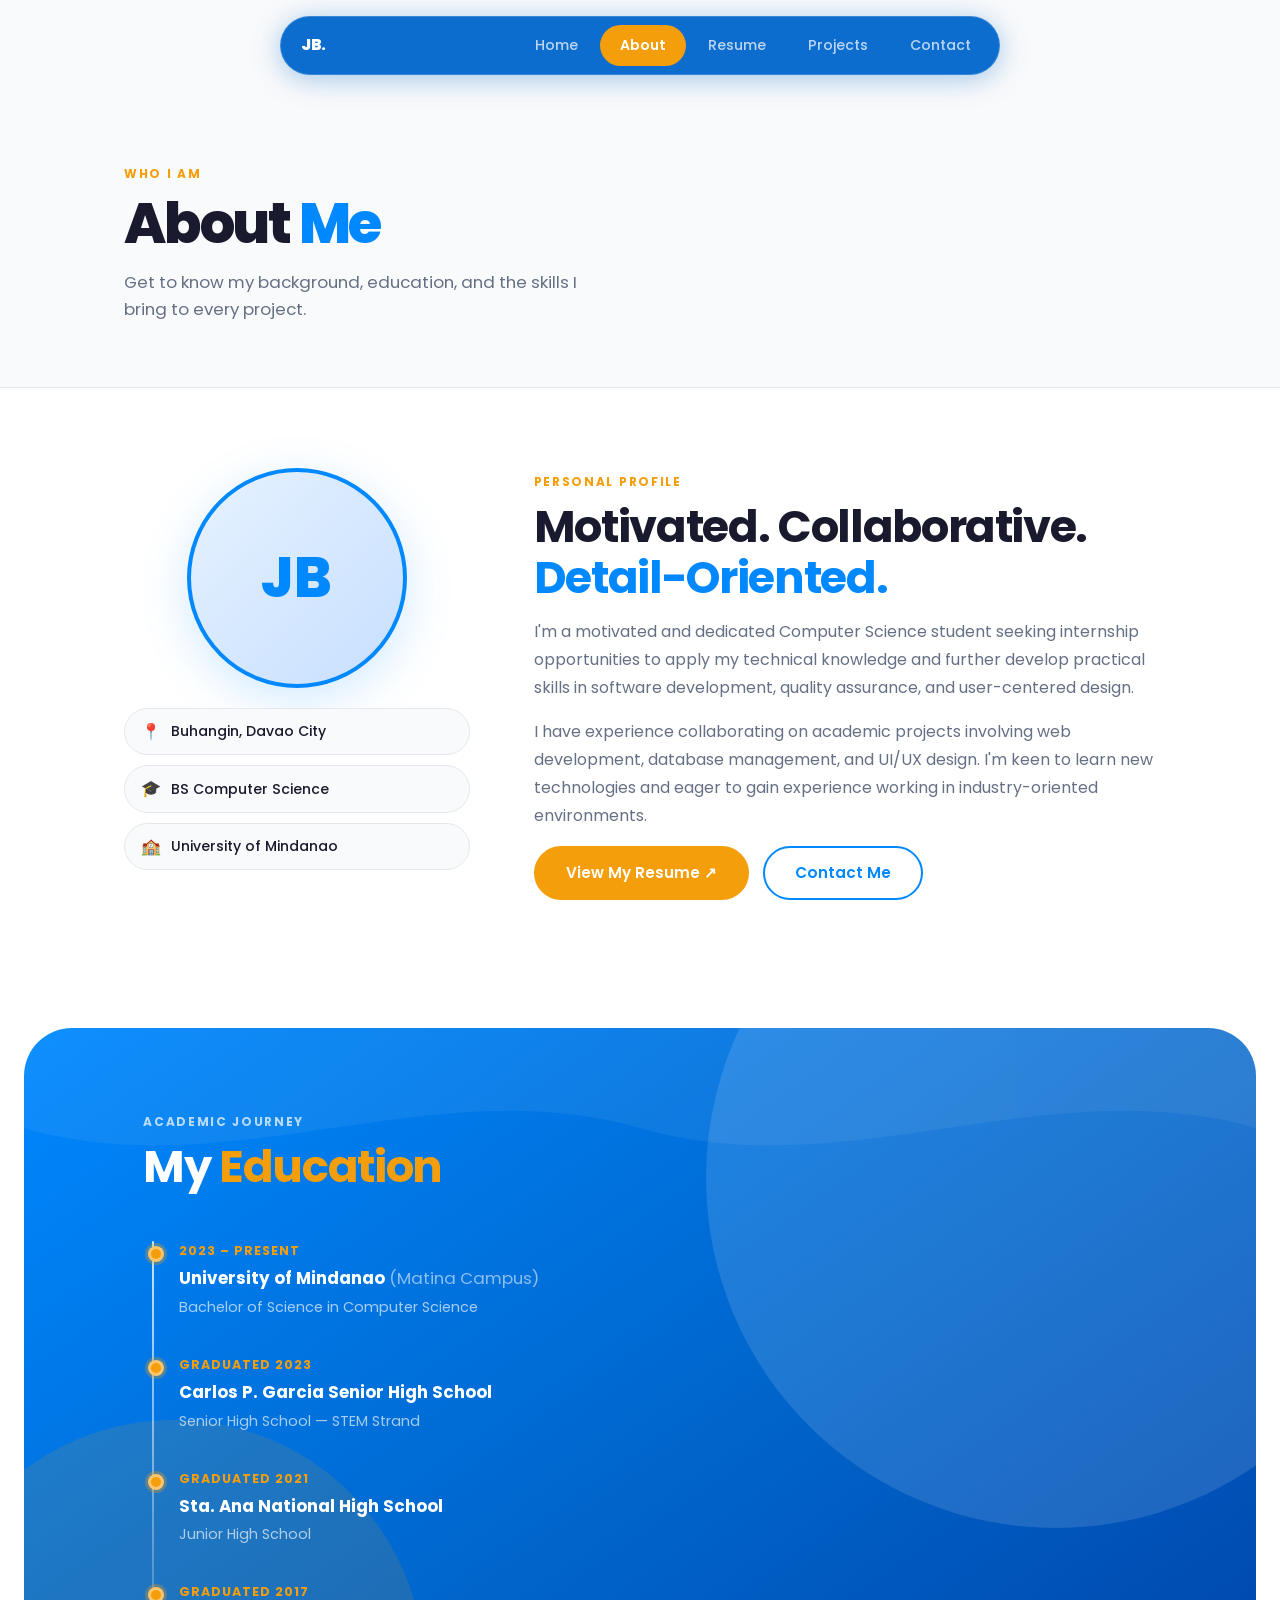
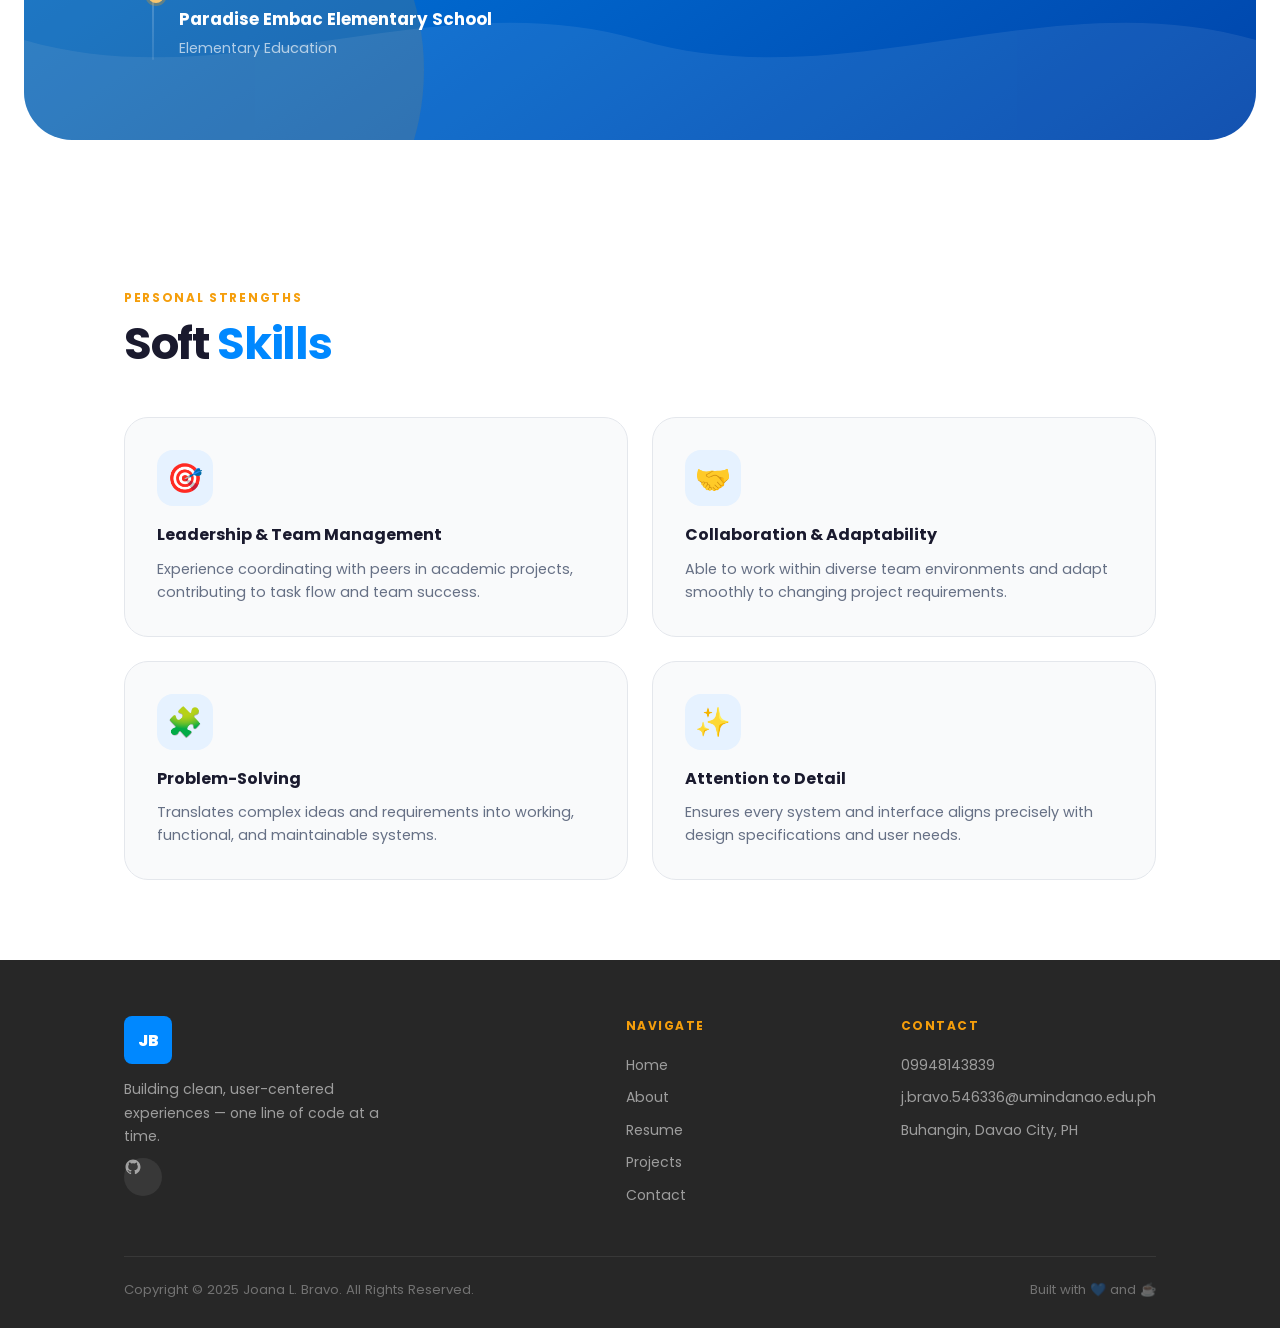
==== about.html @ aaa13fa4 "Add files via upload" ====
<!DOCTYPE html>
<html lang="en">
<head>
  <meta charset="UTF-8" />
  <meta name="viewport" content="width=device-width, initial-scale=1.0" />
  <title>About — Joana L. Bravo</title>
  <link rel="stylesheet" href="style.css" />
  <link rel="stylesheet" href="inner.css" />
</head>
<body>

  <header class="nav-wrapper">
    <nav class="nav-pill" role="navigation">
      <span class="nav-logo">JB.</span>
      <div class="nav-links">
        <a href="index.html"    class="nav-link page-link">Home</a>
        <a href="about.html"    class="nav-link active">About</a>
        <a href="resume.html"   class="nav-link page-link">Resume</a>
        <a href="projects.html" class="nav-link page-link">Projects</a>
        <a href="contact.html"  class="nav-link page-link">Contact</a>
      </div>
    </nav>
  </header>

  <div class="page-wrapper">
  <main>

    <!-- Page Hero -->
    <section class="inner-hero">
      <div class="container">
        <span class="section-label reveal">Who I Am</span>
        <h1 class="inner-hero-title reveal">About <span class="accent-blue">Me</span></h1>
        <p class="inner-hero-sub reveal">Get to know my background, education, and the skills I bring to every project.</p>
      </div>
    </section>

    <!-- Profile + Photo -->
    <section class="about-profile-section">
      <div class="container about-grid">
        <div class="about-photo-col reveal-left">
          <div class="about-avatar">
            <span>JB</span>
          </div>
          <div class="about-info-pills">
            <div class="info-pill"><span class="pill-icon">📍</span> Buhangin, Davao City</div>
            <div class="info-pill"><span class="pill-icon">🎓</span> BS Computer Science</div>
            <div class="info-pill"><span class="pill-icon">🏫</span> University of Mindanao</div>
          </div>
        </div>
        <div class="about-text-col reveal-right">
          <span class="section-label">Personal Profile</span>
          <h2 class="section-title">Motivated. Collaborative.<br/><span class="accent-blue">Detail-Oriented.</span></h2>
          <p class="about-bio">
            I'm a motivated and dedicated Computer Science student seeking internship
            opportunities to apply my technical knowledge and further develop practical
            skills in software development, quality assurance, and user-centered design.
          </p>
          <p class="about-bio">
            I have experience collaborating on academic projects involving web development,
            database management, and UI/UX design. I'm keen to learn new technologies and
            eager to gain experience working in industry-oriented environments.
          </p>
          <div class="about-cta-row">
            <a href="resume.html" class="btn btn-primary page-link">View My Resume ↗</a>
            <a href="contact.html" class="btn btn-outline page-link">Contact Me</a>
          </div>
        </div>
      </div>
    </section>

    <!-- Education Timeline — blue wavy -->
    <section class="edu-section">
      <div class="wave-section">
        <svg class="wave-svg" viewBox="0 0 1440 180" preserveAspectRatio="none"><path d="M0,80 C240,140 480,20 720,80 C960,140 1200,20 1440,80 L1440,180 L0,180 Z" fill="white"/></svg>
        <svg class="wave-svg-top" viewBox="0 0 1440 180" preserveAspectRatio="none"><path d="M0,80 C240,140 480,20 720,80 C960,140 1200,20 1440,80 L1440,180 L0,180 Z" fill="white"/></svg>

        <div class="container" style="position:relative;z-index:2">
          <div class="reveal" style="margin-bottom:48px">
            <span class="section-label" style="color:rgba(255,255,255,.7)">Academic Journey</span>
            <h2 class="section-title" style="color:#fff">My <span class="accent">Education</span></h2>
          </div>

          <div class="timeline">
            <div class="timeline-item reveal">
              <div class="timeline-dot"></div>
              <div class="timeline-content">
                <span class="timeline-year">2023 – Present</span>
                <h3>University of Mindanao <span class="tl-sub">(Matina Campus)</span></h3>
                <p>Bachelor of Science in Computer Science</p>
              </div>
            </div>
            <div class="timeline-item reveal">
              <div class="timeline-dot"></div>
              <div class="timeline-content">
                <span class="timeline-year">Graduated 2023</span>
                <h3>Carlos P. Garcia Senior High School</h3>
                <p>Senior High School — STEM Strand</p>
              </div>
            </div>
            <div class="timeline-item reveal">
              <div class="timeline-dot"></div>
              <div class="timeline-content">
                <span class="timeline-year">Graduated 2021</span>
                <h3>Sta. Ana National High School</h3>
                <p>Junior High School</p>
              </div>
            </div>
            <div class="timeline-item reveal">
              <div class="timeline-dot"></div>
              <div class="timeline-content">
                <span class="timeline-year">Graduated 2017</span>
                <h3>Paradise Embac Elementary School</h3>
                <p>Elementary Education</p>
              </div>
            </div>
          </div>
        </div>
      </div>
    </section>

    <!-- Soft Skills -->
    <section class="soft-section">
      <div class="container">
        <div class="reveal" style="margin-bottom:48px">
          <span class="section-label">Personal Strengths</span>
          <h2 class="section-title">Soft <span class="accent-blue">Skills</span></h2>
        </div>
        <div class="soft-grid">
          <div class="soft-card reveal">
            <div class="soft-icon-wrap">🎯</div>
            <h3>Leadership & Team Management</h3>
            <p>Experience coordinating with peers in academic projects, contributing to task flow and team success.</p>
          </div>
          <div class="soft-card reveal">
            <div class="soft-icon-wrap">🤝</div>
            <h3>Collaboration & Adaptability</h3>
            <p>Able to work within diverse team environments and adapt smoothly to changing project requirements.</p>
          </div>
          <div class="soft-card reveal">
            <div class="soft-icon-wrap">🧩</div>
            <h3>Problem-Solving</h3>
            <p>Translates complex ideas and requirements into working, functional, and maintainable systems.</p>
          </div>
          <div class="soft-card reveal">
            <div class="soft-icon-wrap">✨</div>
            <h3>Attention to Detail</h3>
            <p>Ensures every system and interface aligns precisely with design specifications and user needs.</p>
          </div>
        </div>
      </div>
    </section>

  </main>

  <footer class="site-footer">
    <div class="footer-inner">
      <div class="footer-top">
        <div class="footer-col">
          <div class="footer-logo-mark">JB</div>
          <p class="footer-tagline">Building clean, user-centered experiences — one line of code at a time.</p>
          <div class="footer-socials">
            <a href="https://github.com/jnbrv" target="_blank" rel="noopener" aria-label="GitHub">
              <svg width="18" height="18" viewBox="0 0 24 24" fill="currentColor"><path d="M12 2C6.477 2 2 6.477 2 12c0 4.418 2.865 8.166 6.839 9.489.5.092.682-.217.682-.482 0-.237-.009-.868-.013-1.703-2.782.604-3.369-1.342-3.369-1.342-.454-1.154-1.11-1.462-1.11-1.462-.908-.62.069-.608.069-.608 1.003.07 1.531 1.03 1.531 1.03.892 1.529 2.341 1.087 2.91.832.092-.647.35-1.088.636-1.338-2.22-.253-4.555-1.11-4.555-4.943 0-1.091.39-1.984 1.029-2.683-.103-.253-.446-1.27.098-2.647 0 0 .84-.269 2.75 1.025A9.578 9.578 0 0112 6.836a9.59 9.59 0 012.504.337c1.909-1.294 2.747-1.025 2.747-1.025.546 1.377.202 2.394.1 2.647.64.699 1.028 1.592 1.028 2.683 0 3.842-2.339 4.687-4.566 4.935.359.309.678.919.678 1.852 0 1.336-.012 2.415-.012 2.743 0 .267.18.578.688.48C19.138 20.163 22 16.418 22 12c0-5.523-4.477-10-10-10z"/></svg>
            </a>
          </div>
        </div>
        <div class="footer-col">
          <h4>Navigate</h4>
          <a href="index.html" class="page-link">Home</a>
          <a href="about.html">About</a>
          <a href="resume.html" class="page-link">Resume</a>
          <a href="projects.html" class="page-link">Projects</a>
          <a href="contact.html" class="page-link">Contact</a>
        </div>
        <div class="footer-col">
          <h4>Contact</h4>
          <a href="tel:09948143839">09948143839</a>
          <a href="mailto:j.bravo.546336@umindanao.edu.ph">j.bravo.546336@umindanao.edu.ph</a>
          <p>Buhangin, Davao City, PH</p>
        </div>
      </div>
      <div class="footer-divider"></div>
      <div class="footer-bottom">
        <p>Copyright © 2025 Joana L. Bravo. All Rights Reserved.</p>
        <p>Built with 💙 and ☕</p>
      </div>
    </div>
  </footer>
  </div>

  <script src="script.js"></script>
</body>
</html>
---- style.css ----
/* ═══════════════════════════════════════════
   DESIGN TOKENS
═══════════════════════════════════════════ */
@import url('https://fonts.googleapis.com/css2?family=Poppins:ital,wght@0,300;0,400;0,500;0,600;0,700;0,800;1,400&display=swap');

:root {
  --blue:        #0088FF;
  --blue-dark:   #0066CC;
  --blue-deeper: #0044AA;
  --blue-light:  #E6F2FF;
  --amber:       #F59E0B;
  --amber-light: #FEF3C7;
  --dark:        #1A1A2E;
  --dark-2:      #272727;
  --gray:        #667085;
  --gray-light:  #F9FAFB;
  --gray-border: #E4E7EC;
  --white:       #FFFFFF;

  --font: 'Poppins', sans-serif;

  --radius-sm:   8px;
  --radius-md:   16px;
  --radius-lg:   24px;
  --radius-xl:   48px;
  --radius-pill: 100px;

  --shadow-sm: 0 1px 4px rgba(0,0,0,.06);
  --shadow-md: 0 4px 24px rgba(0,136,255,.12);
  --shadow-lg: 0 12px 48px rgba(0,136,255,.18);

  --transition: 0.35s cubic-bezier(.4,0,.2,1);
  --nav-h: 76px;
}

/* ═══════════════════════════════════════════
   RESET & BASE
═══════════════════════════════════════════ */
*, *::before, *::after { box-sizing: border-box; margin: 0; padding: 0; }
html { font-size: 16px; scroll-behavior: smooth; }
body {
  font-family: var(--font);
  color: var(--dark);
  background: var(--white);
  line-height: 1.6;
  overflow-x: hidden;
}
a { color: inherit; text-decoration: none; transition: color var(--transition); }
ul { list-style: none; }
img { display: block; max-width: 100%; }
button { cursor: pointer; font-family: var(--font); }

/* ═══════════════════════════════════════════
   PAGE TRANSITION WRAPPER
═══════════════════════════════════════════ */
.page-wrapper {
  animation: pageEnter 0.42s cubic-bezier(.4,0,.2,1) both;
}
.page-wrapper.slide-exit-left  { animation: pageExitLeft  0.38s cubic-bezier(.4,0,.2,1) both; }
.page-wrapper.slide-exit-right { animation: pageExitRight 0.38s cubic-bezier(.4,0,.2,1) both; }

@keyframes pageEnter      { from { opacity:0; transform:translateX(60px);  } to { opacity:1; transform:translateX(0); } }
@keyframes pageEnterRight { from { opacity:0; transform:translateX(-60px); } to { opacity:1; transform:translateX(0); } }
@keyframes pageExitLeft   { from { opacity:1; transform:translateX(0);     } to { opacity:0; transform:translateX(-60px); } }
@keyframes pageExitRight  { from { opacity:1; transform:translateX(0);     } to { opacity:0; transform:translateX(60px); } }

body.going-back .page-wrapper { animation: pageEnterRight 0.42s cubic-bezier(.4,0,.2,1) both; }

/* ═══════════════════════════════════════════
   UTILITY
═══════════════════════════════════════════ */
.accent       { color: var(--amber); }
.accent-blue  { color: var(--blue); }
.container    { max-width: 1160px; margin: 0 auto; padding: 0 5%; }

.section-label {
  display: inline-block;
  font-size: 0.75rem;
  font-weight: 700;
  letter-spacing: 0.14em;
  text-transform: uppercase;
  color: var(--amber);
  margin-bottom: 10px;
}
.section-title {
  font-size: clamp(1.9rem, 4vw, 2.8rem);
  font-weight: 700;
  letter-spacing: -0.03em;
  line-height: 1.15;
  margin-bottom: 14px;
}
.section-sub {
  font-size: 1rem;
  color: var(--gray);
  max-width: 520px;
  line-height: 1.7;
}

/* ═══════════════════════════════════════════
   BUTTONS
═══════════════════════════════════════════ */
.btn {
  display: inline-flex;
  align-items: center;
  gap: 8px;
  padding: 13px 30px;
  border-radius: var(--radius-pill);
  font-family: var(--font);
  font-size: 0.95rem;
  font-weight: 600;
  border: 2px solid transparent;
  transition: all var(--transition);
  white-space: nowrap;
  cursor: pointer;
}
.btn-primary  { background: var(--amber); color: var(--white); border-color: var(--amber); }
.btn-primary:hover { background: #D97706; border-color: #D97706; transform: translateY(-2px); box-shadow: 0 8px 24px rgba(245,158,11,.35); }
.btn-outline  { background: transparent; color: var(--blue); border-color: var(--blue); }
.btn-outline:hover { background: var(--blue); color: var(--white); transform: translateY(-2px); }
.btn-white    { background: var(--white); color: var(--blue); border-color: var(--white); }
.btn-white:hover { background: var(--amber); border-color: var(--amber); color: var(--white); transform: translateY(-2px); }
.btn-full     { width: 100%; justify-content: center; }

/* ═══════════════════════════════════════════
   NAV
═══════════════════════════════════════════ */
.nav-wrapper {
  position: fixed;
  top: 16px;
  left: 50%;
  transform: translateX(-50%);
  z-index: 1000;
  width: calc(100% - 40px);
  max-width: 720px;
  transition: top var(--transition);
}
.nav-pill {
  display: flex;
  align-items: center;
  justify-content: space-between;
  padding: 8px 8px 8px 20px;
  background: rgba(0,102,204,0.95);
  backdrop-filter: blur(14px);
  -webkit-backdrop-filter: blur(14px);
  border: 1px solid rgba(255,255,255,0.18);
  border-radius: var(--radius-pill);
  box-shadow: 0 4px 28px rgba(0,102,204,.35);
}
.nav-logo {
  font-size: 1rem;
  font-weight: 800;
  color: var(--white);
  letter-spacing: -0.02em;
  flex-shrink: 0;
}
.nav-links { display: flex; align-items: center; gap: 2px; }
.nav-link {
  padding: 9px 20px;
  border-radius: var(--radius-pill);
  color: rgba(255,255,255,0.72);
  font-size: 0.88rem;
  font-weight: 500;
  transition: all var(--transition);
  position: relative;
}
.nav-link:hover { color: var(--white); background: rgba(255,255,255,0.1); }
.nav-link.active {
  background: var(--amber);
  color: var(--white);
  font-weight: 600;
}

/* ═══════════════════════════════════════════
   SCROLL REVEAL
═══════════════════════════════════════════ */
.reveal {
  opacity: 0;
  transform: translateY(28px);
  transition: opacity 0.6s ease, transform 0.6s cubic-bezier(.4,0,.2,1);
}
.reveal.visible { opacity: 1; transform: translateY(0); }
.reveal-left  { opacity: 0; transform: translateX(-32px); transition: opacity 0.6s ease, transform 0.6s cubic-bezier(.4,0,.2,1); }
.reveal-right { opacity: 0; transform: translateX(32px);  transition: opacity 0.6s ease, transform 0.6s cubic-bezier(.4,0,.2,1); }
.reveal-left.visible, .reveal-right.visible { opacity: 1; transform: translateX(0); }

/* ═══════════════════════════════════════════
   WAVY BLUE SECTION (coded ocean wave)
═══════════════════════════════════════════ */
.wave-section {
  position: relative;
  background: linear-gradient(145deg, var(--blue) 0%, var(--blue-dark) 55%, var(--blue-deeper) 100%);
  border-radius: var(--radius-xl);
  overflow: hidden;
  margin: 0 24px;
  padding: 80px 64px;
  color: var(--white);
}
.wave-section::before,
.wave-section::after {
  content: '';
  position: absolute;
  border-radius: 50%;
  opacity: 0.12;
  pointer-events: none;
}
.wave-section::before {
  width: 700px; height: 700px;
  background: var(--white);
  top: -200px; right: -150px;
}
.wave-section::after {
  width: 500px; height: 500px;
  background: var(--amber);
  bottom: -180px; left: -100px;
}
/* SVG waves inside */
.wave-svg {
  position: absolute;
  bottom: 0; left: 0;
  width: 100%; height: 180px;
  opacity: 0.08;
  pointer-events: none;
}
.wave-svg-top {
  position: absolute;
  top: 0; left: 0;
  width: 100%; height: 180px;
  opacity: 0.06;
  pointer-events: none;
  transform: rotate(180deg);
}

/* ═══════════════════════════════════════════
   FOOTER
═══════════════════════════════════════════ */
.site-footer { background: var(--dark-2); color: var(--white); margin-top: 0; }
.footer-inner { max-width: 1160px; margin: 0 auto; padding: 56px 5% 28px; }
.footer-top {
  display: grid;
  grid-template-columns: 2fr 1fr 1fr;
  gap: 48px;
  margin-bottom: 40px;
}
.footer-logo-mark {
  display: inline-flex;
  width: 48px; height: 48px;
  background: var(--blue);
  border-radius: var(--radius-sm);
  align-items: center;
  justify-content: center;
  font-size: 1rem;
  font-weight: 800;
  color: var(--white);
  margin-bottom: 14px;
}
.footer-tagline { font-size: 0.9rem; color: rgba(255,255,255,.55); line-height: 1.65; max-width: 280px; margin-bottom: 18px; }
.footer-socials { display: flex; gap: 10px; }
.footer-socials a {
  width: 38px; height: 38px;
  border-radius: 50%;
  background: rgba(255,255,255,.08);
  display: flex; align-items: center; justify-content: center;
  color: rgba(255,255,255,.65);
  font-size: 0.9rem;
  transition: all var(--transition);
}
.footer-socials a:hover { background: var(--blue); color: var(--white); transform: translateY(-2px); }
.footer-col h4 { font-size: 0.75rem; font-weight: 700; letter-spacing: 0.12em; text-transform: uppercase; color: var(--amber); margin-bottom: 18px; }
.footer-col a, .footer-col p { display: block; font-size: 0.88rem; color: rgba(255,255,255,.55); margin-bottom: 10px; transition: color var(--transition); }
.footer-col a:hover { color: var(--white); }
.footer-divider { height: 1px; background: rgba(255,255,255,.08); margin-bottom: 22px; }
.footer-bottom { display: flex; justify-content: space-between; align-items: center; flex-wrap: wrap; gap: 8px; font-size: 0.82rem; color: rgba(255,255,255,.35); }

/* ═══════════════════════════════════════════
   SKILL BARS
═══════════════════════════════════════════ */
.skill-bar-item { margin-bottom: 18px; }
.skill-bar-label { display: flex; justify-content: space-between; font-size: 0.88rem; font-weight: 600; margin-bottom: 8px; }
.skill-pct { color: var(--amber); font-weight: 700; }
.skill-track { height: 8px; background: rgba(255,255,255,.2); border-radius: var(--radius-pill); overflow: hidden; }
.skill-fill { height: 100%; background: linear-gradient(90deg, rgba(255,255,255,.9), var(--amber)); border-radius: var(--radius-pill); width: 0%; transition: width 1.3s cubic-bezier(.4,0,.2,1); }

/* ═══════════════════════════════════════════
   TAGS
═══════════════════════════════════════════ */
.tag {
  display: inline-flex;
  padding: 5px 14px;
  background: rgba(255,255,255,.15);
  color: var(--white);
  border: 1px solid rgba(255,255,255,.25);
  border-radius: var(--radius-pill);
  font-size: 0.8rem;
  font-weight: 600;
  transition: all var(--transition);
}
.tag:hover { background: var(--amber); border-color: var(--amber); }

.tag-blue {
  background: var(--blue-light);
  color: var(--blue);
  border: 1px solid rgba(0,136,255,.2);
}
.tag-blue:hover { background: var(--blue); color: var(--white); }

/* ═══════════════════════════════════════════
   FORM ELEMENTS
═══════════════════════════════════════════ */
.form-group { display: flex; flex-direction: column; gap: 6px; }
.form-group label { font-size: 0.86rem; font-weight: 600; }
.form-group input,
.form-group textarea {
  padding: 13px 16px;
  border: 1.5px solid var(--gray-border);
  border-radius: var(--radius-sm);
  font-family: var(--font);
  font-size: 0.94rem;
  color: var(--dark);
  background: var(--gray-light);
  transition: border-color var(--transition), box-shadow var(--transition);
  resize: vertical;
  outline: none;
}
.form-group input:focus,
.form-group textarea:focus {
  border-color: var(--blue);
  box-shadow: 0 0 0 3px rgba(0,136,255,.12);
  background: var(--white);
}

/* ═══════════════════════════════════════════
   RESPONSIVE
═══════════════════════════════════════════ */
@media (max-width: 768px) {
  .nav-wrapper { width: calc(100% - 24px); top: 10px; }
  .nav-link { padding: 8px 12px; font-size: 0.8rem; }
  .wave-section { margin: 0 12px; padding: 56px 28px; border-radius: var(--radius-lg); }
  .footer-top { grid-template-columns: 1fr; gap: 28px; }
}
@media (prefers-reduced-motion: reduce) {
  *, *::before, *::after { animation-duration: 0.01ms !important; transition-duration: 0.01ms !important; }
  .reveal, .reveal-left, .reveal-right { opacity: 1; transform: none; }
}
---- inner.css ----
/* ═══════════════════════════════════════════
   INNER PAGE STYLES  (inner.css)
   Shared by: about, resume, projects, contact
═══════════════════════════════════════════ */

/* ── INNER HERO ────────────────────────────── */
.inner-hero {
  padding: 160px 0 64px;
  background: var(--gray-light);
  border-bottom: 1px solid var(--gray-border);
}
.inner-hero-title {
  font-size: clamp(2.4rem, 5vw, 3.5rem);
  font-weight: 800;
  letter-spacing: -0.04em;
  line-height: 1.1;
  margin-bottom: 14px;
}
.inner-hero-sub {
  font-size: 1.05rem;
  color: var(--gray);
  max-width: 480px;
}

/* ── ABOUT PAGE ────────────────────────────── */
.about-profile-section { padding: 80px 0; }

.about-grid {
  display: grid;
  grid-template-columns: 1fr 1.8fr;
  gap: 64px;
  align-items: start;
}

.about-photo-col { display: flex; flex-direction: column; gap: 20px; align-items: center; }

.about-avatar {
  width: 220px;
  height: 220px;
  border-radius: 50%;
  background: linear-gradient(135deg, var(--blue-light), #c7dfff);
  border: 4px solid var(--blue);
  display: flex;
  align-items: center;
  justify-content: center;
  font-size: 3.5rem;
  font-weight: 800;
  color: var(--blue);
  box-shadow: var(--shadow-lg);
}

.about-info-pills { display: flex; flex-direction: column; gap: 10px; width: 100%; }
.info-pill {
  display: flex;
  align-items: center;
  gap: 10px;
  padding: 10px 16px;
  background: var(--gray-light);
  border: 1px solid var(--gray-border);
  border-radius: var(--radius-pill);
  font-size: 0.88rem;
  font-weight: 500;
  color: var(--dark);
}
.pill-icon { font-size: 1rem; }

.about-bio {
  font-size: 1rem;
  color: var(--gray);
  line-height: 1.75;
  margin-bottom: 16px;
}
.about-cta-row { display: flex; gap: 14px; flex-wrap: wrap; margin-top: 8px; }

/* Education timeline (reused on about) */
.edu-section { padding: 48px 0 64px; }

.timeline { position: relative; padding-left: 36px; max-width: 720px; }
.timeline::before {
  content: '';
  position: absolute;
  left: 9px; top: 0; bottom: 0;
  width: 2px;
  background: linear-gradient(to bottom, rgba(255,255,255,.8), rgba(255,255,255,.1));
  border-radius: 2px;
}
.timeline-item { position: relative; margin-bottom: 36px; }
.timeline-item:last-child { margin-bottom: 0; }
.timeline-dot {
  position: absolute;
  left: -31px; top: 5px;
  width: 16px; height: 16px;
  border-radius: 50%;
  background: var(--amber);
  border: 3px solid rgba(255,255,255,.4);
  box-shadow: 0 0 0 3px rgba(245,158,11,.3);
}
.timeline-year {
  font-size: 0.78rem;
  font-weight: 700;
  letter-spacing: 0.08em;
  text-transform: uppercase;
  color: var(--amber);
  display: block;
  margin-bottom: 4px;
}
.timeline-content h3 {
  font-size: 1.05rem;
  font-weight: 700;
  color: var(--white);
  margin-bottom: 4px;
}
.tl-sub { font-weight: 400; color: rgba(255,255,255,.55); }
.timeline-content p { font-size: 0.9rem; color: rgba(255,255,255,.65); }

/* Soft skills */
.soft-section { padding: 80px 0; }
.soft-grid {
  display: grid;
  grid-template-columns: repeat(2, 1fr);
  gap: 24px;
}
.soft-card {
  background: var(--gray-light);
  border: 1px solid var(--gray-border);
  border-radius: var(--radius-lg);
  padding: 32px;
  transition: transform var(--transition), box-shadow var(--transition);
}
.soft-card:hover { transform: translateY(-4px); box-shadow: var(--shadow-md); }
.soft-icon-wrap {
  font-size: 1.8rem;
  width: 56px; height: 56px;
  background: var(--blue-light);
  border-radius: var(--radius-md);
  display: flex; align-items: center; justify-content: center;
  margin-bottom: 16px;
}
.soft-card h3 { font-size: 1rem; font-weight: 700; margin-bottom: 10px; }
.soft-card p { font-size: 0.9rem; color: var(--gray); line-height: 1.6; }

/* ── RESUME PAGE ────────────────────────────── */
.resume-page-section { padding: 64px 0 100px; }
.resume-actions { text-align: center; margin-bottom: 48px; }

.resume-doc {
  background: var(--white);
  border: 1px solid var(--gray-border);
  border-radius: var(--radius-lg);
  padding: 60px 72px;
  max-width: 860px;
  margin: 0 auto;
  box-shadow: var(--shadow-md);
}

.resume-header-block {
  text-align: center;
  padding-bottom: 28px;
  border-bottom: 2.5px solid var(--blue);
  margin-bottom: 32px;
}
.resume-name { font-size: 2.2rem; font-weight: 800; letter-spacing: -0.04em; margin-bottom: 12px; }
.resume-contact-row {
  display: flex; justify-content: center;
  gap: 20px; flex-wrap: wrap;
  font-size: 0.88rem; color: var(--gray);
}
.resume-contact-row a { color: var(--blue); }
.resume-contact-row a:hover { text-decoration: underline; }

.resume-block { margin-bottom: 28px; }
.resume-sec-title {
  font-size: 0.72rem; font-weight: 800;
  letter-spacing: 0.16em; text-transform: uppercase;
  color: var(--blue); margin-bottom: 14px;
  padding-bottom: 6px; border-bottom: 1px solid var(--gray-border);
}
.resume-entry { margin-bottom: 16px; }
.resume-entry-header {
  display: flex; justify-content: space-between;
  align-items: center; flex-wrap: wrap; gap: 8px; margin-bottom: 4px;
}
.resume-entry-header strong { font-weight: 700; font-size: 0.95rem; }
.resume-entry-header span { font-size: 0.82rem; color: var(--gray); }
.resume-entry em { font-size: 0.88rem; color: var(--gray); }
.resume-list { padding-left: 18px; list-style: disc; margin-top: 8px; }
.resume-list li { font-size: 0.9rem; color: var(--gray); margin-bottom: 6px; line-height: 1.6; }
.resume-skills-inline { display: flex; flex-wrap: wrap; gap: 8px; }
.r-tag {
  padding: 4px 14px; background: var(--blue-light);
  color: var(--blue); border-radius: var(--radius-pill);
  font-size: 0.8rem; font-weight: 600;
}

@media print {
  .nav-wrapper, .inner-hero, .resume-actions, .site-footer { display: none !important; }
  .resume-page-section { padding: 0 !important; background: white !important; }
  .resume-doc { box-shadow: none !important; border: none !important; padding: 0 !important; }
}

/* ── PROJECTS PAGE ──────────────────────────── */
.projects-page-section { padding: 64px 0 100px; }
.projects-full-grid {
  display: grid;
  grid-template-columns: repeat(3, 1fr);
  gap: 24px;
}

.proj-card {
  background: var(--gray-light);
  border: 1px solid var(--gray-border);
  border-radius: var(--radius-lg);
  padding: 28px;
  display: flex;
  flex-direction: column;
  gap: 14px;
  transition: transform var(--transition), box-shadow var(--transition), background var(--transition);
  cursor: default;
}
.proj-card:hover {
  transform: translateY(-6px);
  box-shadow: var(--shadow-lg);
  background: var(--dark);
  border-color: transparent;
}
.proj-card:hover .proj-title { color: var(--white); }
.proj-card:hover .proj-desc  { color: rgba(255,255,255,.6); }
.proj-card:hover .tech-tag   { background: rgba(0,136,255,.25); color: rgba(255,255,255,.85); border-color: rgba(0,136,255,.3); }
.proj-card:hover .proj-num   { color: var(--amber); }
.proj-card:hover .proj-arrow { background: var(--amber); color: var(--white); }

.proj-num { font-size: 0.75rem; font-weight: 800; letter-spacing: 0.12em; color: var(--amber); }
.proj-roles { display: flex; flex-wrap: wrap; gap: 6px; }
.role-pill {
  padding: 4px 12px;
  background: var(--blue-light); color: var(--blue);
  border-radius: var(--radius-pill);
  font-size: 0.75rem; font-weight: 700;
}
.proj-title { font-size: 1.05rem; font-weight: 700; letter-spacing: -0.02em; transition: color var(--transition); }
.proj-desc  { font-size: 0.88rem; color: var(--gray); line-height: 1.6; flex: 1; transition: color var(--transition); }
.proj-tech  { display: flex; flex-wrap: wrap; gap: 6px; }
.tech-tag {
  padding: 3px 10px;
  background: var(--gray-border); color: var(--gray);
  border: 1px solid transparent;
  border-radius: var(--radius-pill);
  font-size: 0.75rem; font-weight: 600;
  transition: all var(--transition);
}
.proj-footer { display: flex; justify-content: flex-end; }
.proj-arrow {
  width: 36px; height: 36px;
  border-radius: 50%;
  background: var(--gray-border); color: var(--gray);
  display: flex; align-items: center; justify-content: center;
  font-size: 1rem;
  transition: all var(--transition);
}

/* ── CONTACT PAGE ───────────────────────────── */
.contact-page-section { padding: 64px 0 100px; }
.contact-grid {
  display: grid;
  grid-template-columns: 1fr 1.4fr;
  gap: 40px;
  align-items: start;
}
.contact-info-card {
  background: var(--dark);
  border-radius: var(--radius-lg);
  padding: 40px 36px;
  color: var(--white);
}
.contact-info-card h3 { font-size: 1.3rem; font-weight: 700; margin-bottom: 32px; }
.contact-detail { display: flex; gap: 16px; align-items: flex-start; margin-bottom: 24px; }
.contact-icon { font-size: 1.2rem; flex-shrink: 0; margin-top: 2px; }
.contact-label { font-size: 0.75rem; font-weight: 700; letter-spacing: 0.1em; text-transform: uppercase; color: var(--amber); margin-bottom: 4px; }
.contact-detail a, .contact-detail p { font-size: 0.92rem; color: rgba(255,255,255,.7); word-break: break-word; }
.contact-detail a:hover { color: var(--amber); }

.contact-form {
  background: var(--white);
  border: 1px solid var(--gray-border);
  border-radius: var(--radius-lg);
  padding: 40px 36px;
  display: flex;
  flex-direction: column;
  gap: 20px;
}
.form-note { font-size: 0.86rem; text-align: center; min-height: 18px; transition: color var(--transition); }
.form-note.success { color: #10B981; }
.form-note.error   { color: #EF4444; }

/* ── RESPONSIVE ────────────────────────────── */
@media (max-width: 1024px) {
  .projects-full-grid { grid-template-columns: repeat(2, 1fr); }
  .soft-grid { grid-template-columns: 1fr; }
}
@media (max-width: 768px) {
  .about-grid { grid-template-columns: 1fr; }
  .about-photo-col { align-items: flex-start; }
  .resume-doc { padding: 32px 20px; }
  .resume-contact-row { flex-direction: column; align-items: center; gap: 8px; }
  .projects-full-grid { grid-template-columns: 1fr; }
  .contact-grid { grid-template-columns: 1fr; }
  .inner-hero { padding: 130px 0 48px; }
}
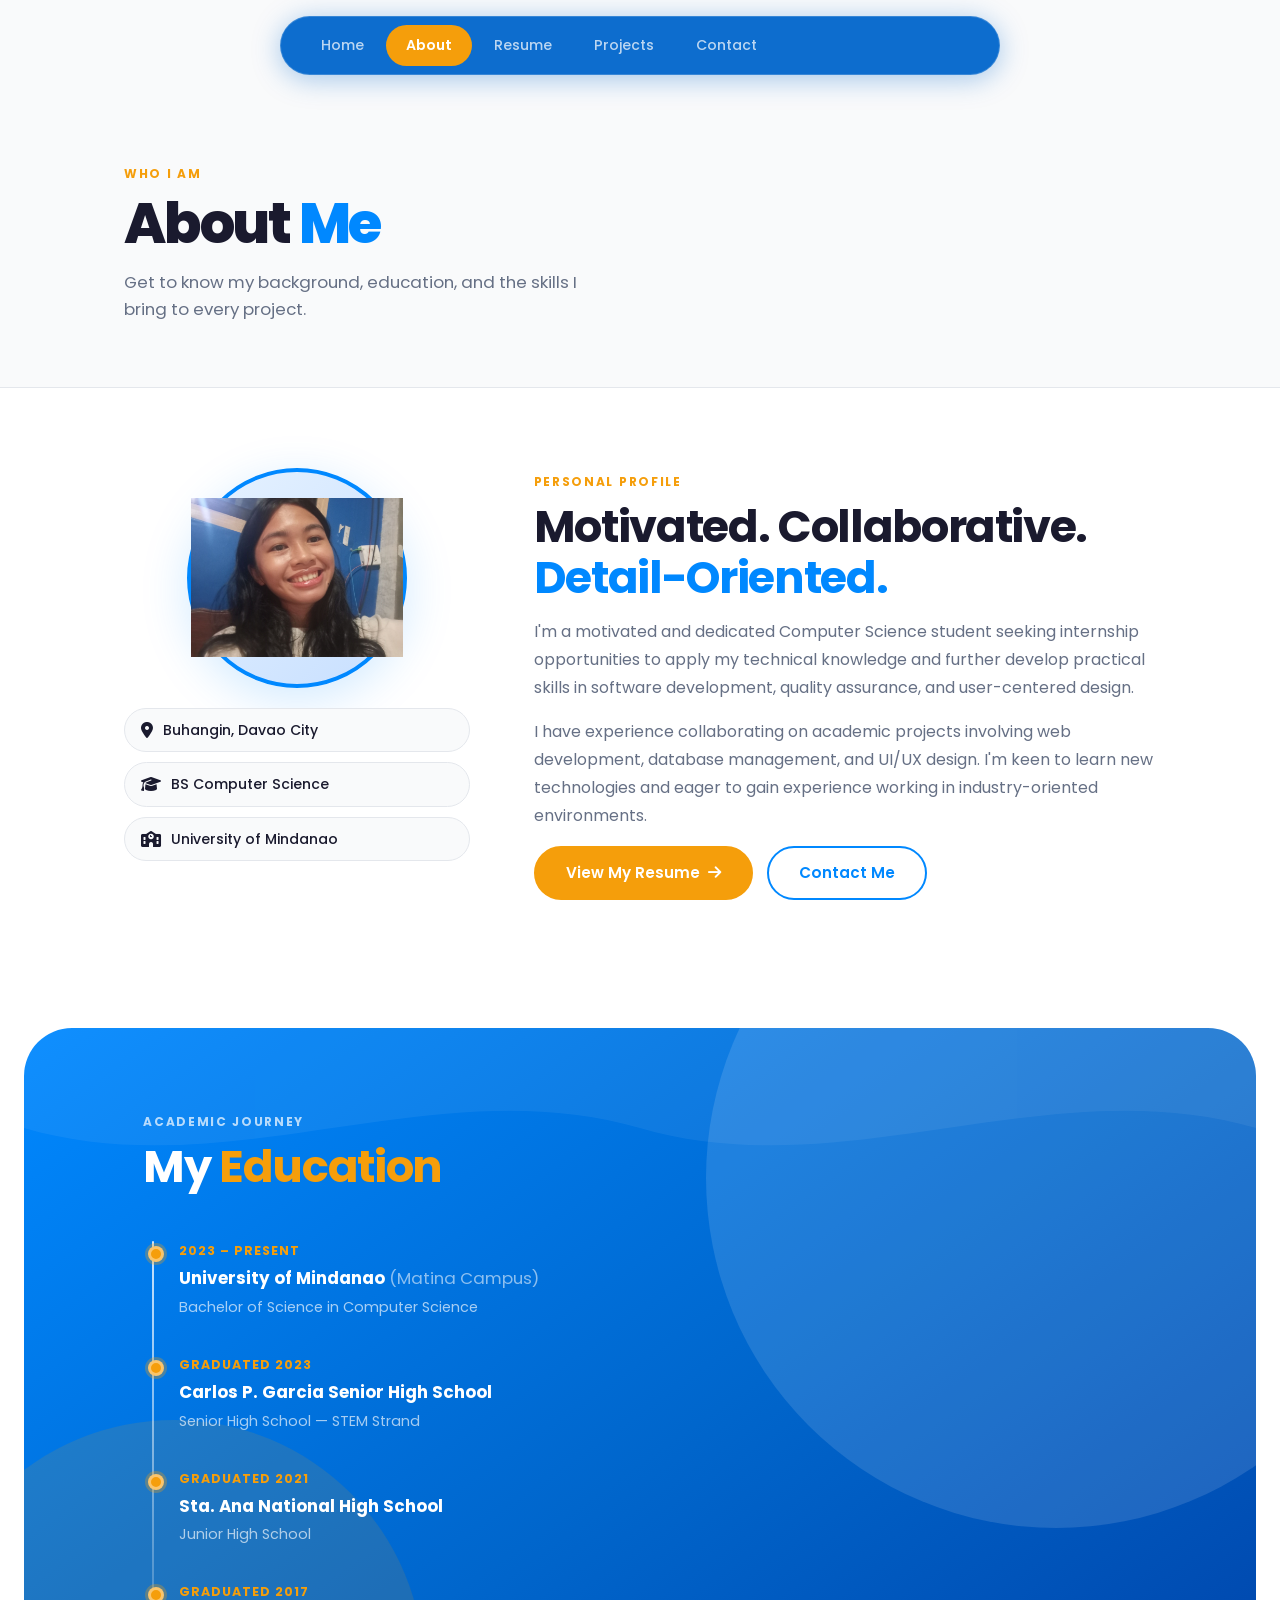
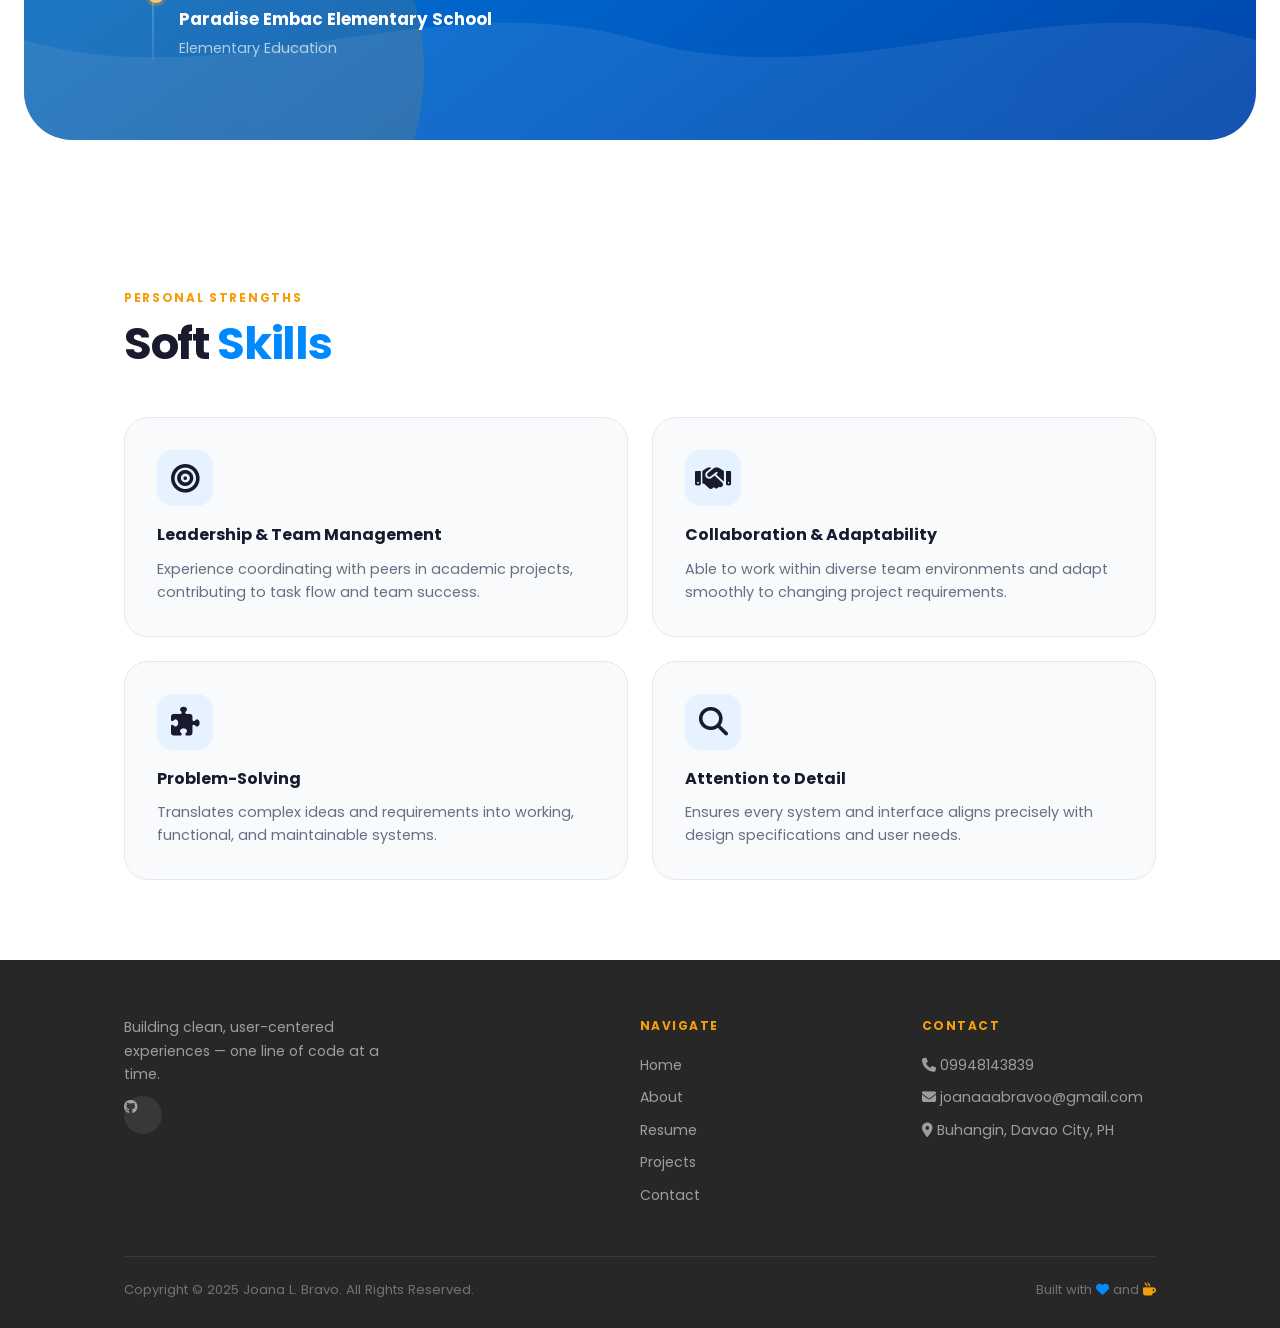
==== commit ec3300b3: "Add Font Awesome icons and update footer structure" ====
--- a/about.html
+++ b/about.html
@@ -6,12 +6,12 @@
   <title>About — Joana L. Bravo</title>
   <link rel="stylesheet" href="style.css" />
   <link rel="stylesheet" href="inner.css" />
+  <link rel="stylesheet" href="https://cdnjs.cloudflare.com/ajax/libs/font-awesome/6.5.2/css/all.min.css" />
 </head>
 <body>
 
   <header class="nav-wrapper">
     <nav class="nav-pill" role="navigation">
-      <span class="nav-logo">JB.</span>
       <div class="nav-links">
         <a href="index.html"    class="nav-link page-link">Home</a>
         <a href="about.html"    class="nav-link active">About</a>
@@ -25,7 +25,6 @@
   <div class="page-wrapper">
   <main>
 
-    <!-- Page Hero -->
     <section class="inner-hero">
       <div class="container">
         <span class="section-label reveal">Who I Am</span>
@@ -34,17 +33,15 @@
       </div>
     </section>
 
-    <!-- Profile + Photo -->
+    <!-- Profile -->
     <section class="about-profile-section">
       <div class="container about-grid">
         <div class="about-photo-col reveal-left">
-          <div class="about-avatar">
-            <span>JB</span>
-          </div>
+          <div class="about-avatar"><img src="images/profile_picture.jpg" alt="Joana L. Bravo" /></div>
           <div class="about-info-pills">
-            <div class="info-pill"><span class="pill-icon">📍</span> Buhangin, Davao City</div>
-            <div class="info-pill"><span class="pill-icon">🎓</span> BS Computer Science</div>
-            <div class="info-pill"><span class="pill-icon">🏫</span> University of Mindanao</div>
+            <div class="info-pill"><i class="fa-solid fa-location-dot pill-icon"></i> Buhangin, Davao City</div>
+            <div class="info-pill"><i class="fa-solid fa-graduation-cap pill-icon"></i> BS Computer Science</div>
+            <div class="info-pill"><i class="fa-solid fa-school pill-icon"></i> University of Mindanao</div>
           </div>
         </div>
         <div class="about-text-col reveal-right">
@@ -61,25 +58,23 @@
             eager to gain experience working in industry-oriented environments.
           </p>
           <div class="about-cta-row">
-            <a href="resume.html" class="btn btn-primary page-link">View My Resume ↗</a>
+            <a href="resume.html" class="btn btn-primary page-link">View My Resume <i class="fa-solid fa-arrow-right"></i></a>
             <a href="contact.html" class="btn btn-outline page-link">Contact Me</a>
           </div>
         </div>
       </div>
     </section>
 
-    <!-- Education Timeline — blue wavy -->
+    <!-- Education -->
     <section class="edu-section">
       <div class="wave-section">
         <svg class="wave-svg" viewBox="0 0 1440 180" preserveAspectRatio="none"><path d="M0,80 C240,140 480,20 720,80 C960,140 1200,20 1440,80 L1440,180 L0,180 Z" fill="white"/></svg>
         <svg class="wave-svg-top" viewBox="0 0 1440 180" preserveAspectRatio="none"><path d="M0,80 C240,140 480,20 720,80 C960,140 1200,20 1440,80 L1440,180 L0,180 Z" fill="white"/></svg>
-
         <div class="container" style="position:relative;z-index:2">
           <div class="reveal" style="margin-bottom:48px">
             <span class="section-label" style="color:rgba(255,255,255,.7)">Academic Journey</span>
             <h2 class="section-title" style="color:#fff">My <span class="accent">Education</span></h2>
           </div>
-
           <div class="timeline">
             <div class="timeline-item reveal">
               <div class="timeline-dot"></div>
@@ -127,22 +122,22 @@
         </div>
         <div class="soft-grid">
           <div class="soft-card reveal">
-            <div class="soft-icon-wrap">🎯</div>
+            <div class="soft-icon-wrap"><i class="fa-solid fa-bullseye"></i></div>
             <h3>Leadership & Team Management</h3>
             <p>Experience coordinating with peers in academic projects, contributing to task flow and team success.</p>
           </div>
           <div class="soft-card reveal">
-            <div class="soft-icon-wrap">🤝</div>
+            <div class="soft-icon-wrap"><i class="fa-solid fa-handshake"></i></div>
             <h3>Collaboration & Adaptability</h3>
             <p>Able to work within diverse team environments and adapt smoothly to changing project requirements.</p>
           </div>
           <div class="soft-card reveal">
-            <div class="soft-icon-wrap">🧩</div>
+            <div class="soft-icon-wrap"><i class="fa-solid fa-puzzle-piece"></i></div>
             <h3>Problem-Solving</h3>
             <p>Translates complex ideas and requirements into working, functional, and maintainable systems.</p>
           </div>
           <div class="soft-card reveal">
-            <div class="soft-icon-wrap">✨</div>
+            <div class="soft-icon-wrap"><i class="fa-solid fa-magnifying-glass"></i></div>
             <h3>Attention to Detail</h3>
             <p>Ensures every system and interface aligns precisely with design specifications and user needs.</p>
           </div>
@@ -153,39 +148,48 @@
   </main>
 
   <footer class="site-footer">
-    <div class="footer-inner">
-      <div class="footer-top">
-        <div class="footer-col">
-          <div class="footer-logo-mark">JB</div>
-          <p class="footer-tagline">Building clean, user-centered experiences — one line of code at a time.</p>
-          <div class="footer-socials">
-            <a href="https://github.com/jnbrv" target="_blank" rel="noopener" aria-label="GitHub">
-              <svg width="18" height="18" viewBox="0 0 24 24" fill="currentColor"><path d="M12 2C6.477 2 2 6.477 2 12c0 4.418 2.865 8.166 6.839 9.489.5.092.682-.217.682-.482 0-.237-.009-.868-.013-1.703-2.782.604-3.369-1.342-3.369-1.342-.454-1.154-1.11-1.462-1.11-1.462-.908-.62.069-.608.069-.608 1.003.07 1.531 1.03 1.531 1.03.892 1.529 2.341 1.087 2.91.832.092-.647.35-1.088.636-1.338-2.22-.253-4.555-1.11-4.555-4.943 0-1.091.39-1.984 1.029-2.683-.103-.253-.446-1.27.098-2.647 0 0 .84-.269 2.75 1.025A9.578 9.578 0 0112 6.836a9.59 9.59 0 012.504.337c1.909-1.294 2.747-1.025 2.747-1.025.546 1.377.202 2.394.1 2.647.64.699 1.028 1.592 1.028 2.683 0 3.842-2.339 4.687-4.566 4.935.359.309.678.919.678 1.852 0 1.336-.012 2.415-.012 2.743 0 .267.18.578.688.48C19.138 20.163 22 16.418 22 12c0-5.523-4.477-10-10-10z"/></svg>
-            </a>
-          </div>
-        </div>
-        <div class="footer-col">
-          <h4>Navigate</h4>
-          <a href="index.html" class="page-link">Home</a>
-          <a href="about.html">About</a>
-          <a href="resume.html" class="page-link">Resume</a>
-          <a href="projects.html" class="page-link">Projects</a>
-          <a href="contact.html" class="page-link">Contact</a>
-        </div>
-        <div class="footer-col">
-          <h4>Contact</h4>
-          <a href="tel:09948143839">09948143839</a>
-          <a href="mailto:j.bravo.546336@umindanao.edu.ph">j.bravo.546336@umindanao.edu.ph</a>
-          <p>Buhangin, Davao City, PH</p>
+  <div class="footer-inner">
+    <div class="footer-top">
+
+      <div class="footer-col">
+        <p class="footer-tagline">Building clean, user-centered experiences — one line of code at a time.</p>
+        <div class="footer-socials">
+          <a href="https://github.com/jnbrv" target="_blank" rel="noopener" aria-label="GitHub">
+            <i class="fa-brands fa-github"></i>
+          </a>
         </div>
       </div>
-      <div class="footer-divider"></div>
-      <div class="footer-bottom">
-        <p>Copyright © 2025 Joana L. Bravo. All Rights Reserved.</p>
-        <p>Built with 💙 and ☕</p>
+
+      <div class="footer-col">
+        <h4>Navigate</h4>
+        <a class="page-link" href="index.html">Home</a>
+        <a class="page-link" href="about.html">About</a>
+        <a class="page-link" href="resume.html">Resume</a>
+        <a class="page-link" href="projects.html">Projects</a>
+        <a class="page-link" href="contact.html">Contact</a>
       </div>
+
+      <div class="footer-col">
+        <h4>Contact</h4>
+        <a href="tel:09948143839">
+          <i class="fa-solid fa-phone"></i> 09948143839
+        </a>
+        <a href="mailto:joanaaabravoo@gmail.com">
+          <i class="fa-solid fa-envelope"></i> joanaaabravoo@gmail.com
+        </a>
+        <p>
+          <i class="fa-solid fa-location-dot"></i> Buhangin, Davao City, PH
+        </p>
+      </div>
+
     </div>
-  </footer>
+    <div class="footer-divider"></div>
+    <div class="footer-bottom">
+      <p>Copyright &copy; 2025 Joana L. Bravo. All Rights Reserved.</p>
+      <p>Built with <i class="fa-solid fa-heart" style="color:var(--blue)"></i> and <i class="fa-solid fa-mug-hot" style="color:var(--amber)"></i></p>
+    </div>
+  </div>
+</footer>
   </div>
 
   <script src="script.js"></script>
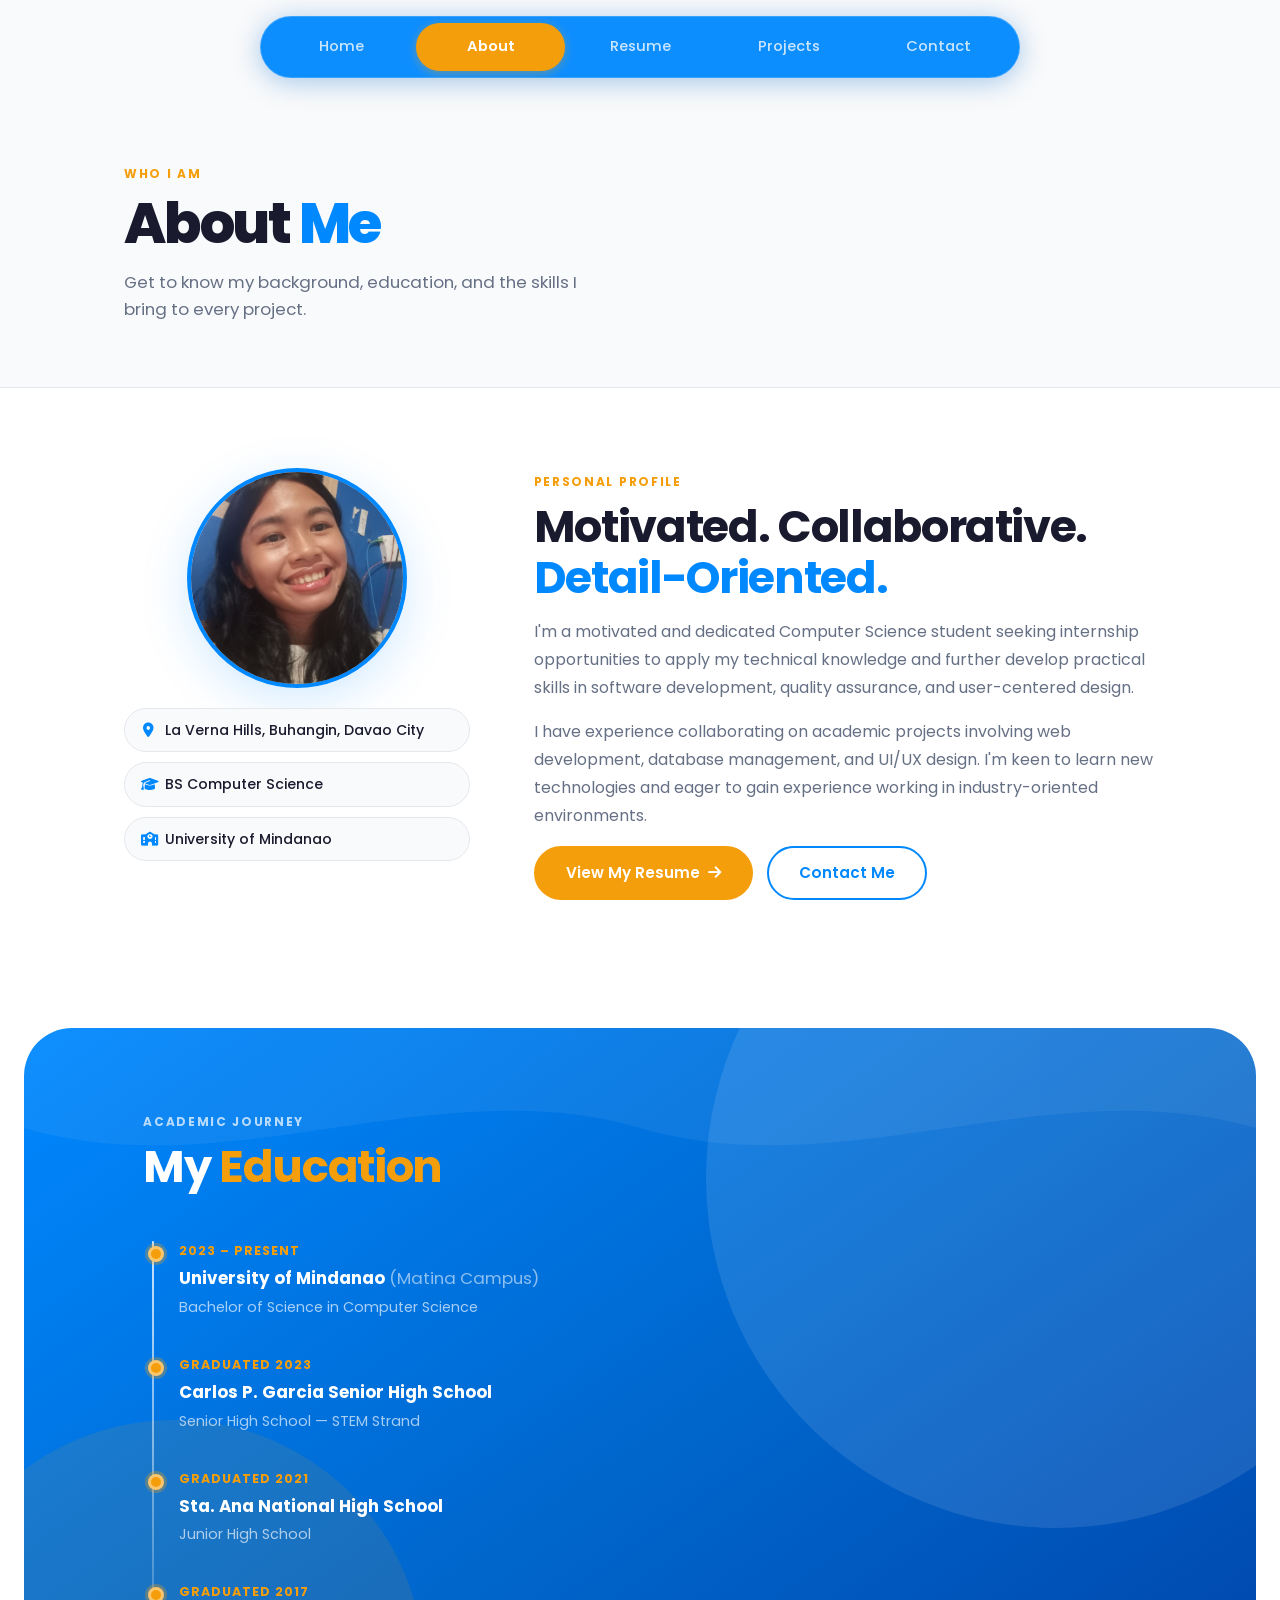
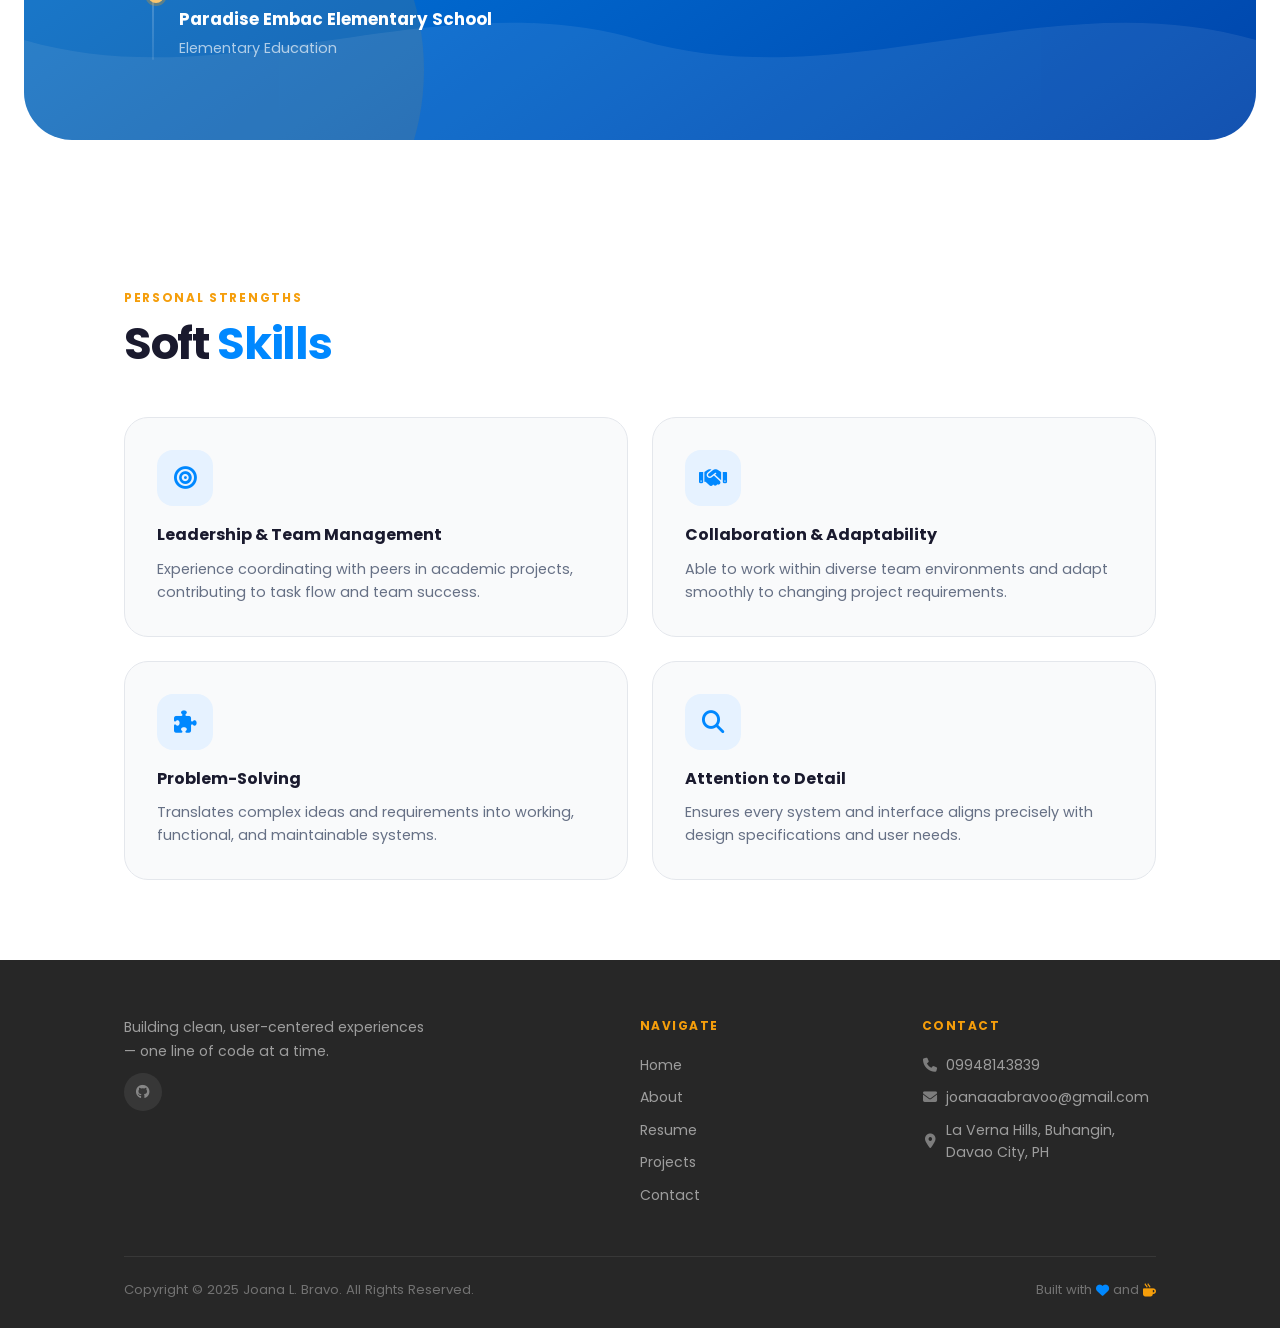
==== commit 996b33d5: "Update location details in about.html" ====
--- a/about.html
+++ b/about.html
@@ -4,6 +4,7 @@
   <meta charset="UTF-8" />
   <meta name="viewport" content="width=device-width, initial-scale=1.0" />
   <title>About — Joana L. Bravo</title>
+  <link rel="icon" type="image/png" href="images/favicon.png" />
   <link rel="stylesheet" href="style.css" />
   <link rel="stylesheet" href="inner.css" />
   <link rel="stylesheet" href="https://cdnjs.cloudflare.com/ajax/libs/font-awesome/6.5.2/css/all.min.css" />
@@ -39,7 +40,7 @@
         <div class="about-photo-col reveal-left">
           <div class="about-avatar"><img src="images/profile_picture.jpg" alt="Joana L. Bravo" /></div>
           <div class="about-info-pills">
-            <div class="info-pill"><i class="fa-solid fa-location-dot pill-icon"></i> Buhangin, Davao City</div>
+            <div class="info-pill"><i class="fa-solid fa-location-dot pill-icon"></i> La Verna Hills, Buhangin, Davao City</div>
             <div class="info-pill"><i class="fa-solid fa-graduation-cap pill-icon"></i> BS Computer Science</div>
             <div class="info-pill"><i class="fa-solid fa-school pill-icon"></i> University of Mindanao</div>
           </div>
@@ -171,14 +172,14 @@
 
       <div class="footer-col">
         <h4>Contact</h4>
-        <a href="tel:09948143839">
+        <p>
           <i class="fa-solid fa-phone"></i> 09948143839
-        </a>
+        </p>
         <a href="mailto:joanaaabravoo@gmail.com">
           <i class="fa-solid fa-envelope"></i> joanaaabravoo@gmail.com
         </a>
         <p>
-          <i class="fa-solid fa-location-dot"></i> Buhangin, Davao City, PH
+          <i class="fa-solid fa-location-dot"></i> La Verna Hills, Buhangin, Davao City, PH
         </p>
       </div>
 
--- a/style.css
+++ b/style.css
@@ -45,17 +45,15 @@
   line-height: 1.6;
   overflow-x: hidden;
 }
-a { color: inherit; text-decoration: none; transition: color var(--transition); }
-ul { list-style: none; }
-img { display: block; max-width: 100%; }
+a    { color: inherit; text-decoration: none; transition: color var(--transition); }
+ul   { list-style: none; }
+img  { display: block; max-width: 100%; }
 button { cursor: pointer; font-family: var(--font); }
 
 /* ═══════════════════════════════════════════
-   PAGE TRANSITION WRAPPER
-═══════════════════════════════════════════ */
-.page-wrapper {
-  animation: pageEnter 0.42s cubic-bezier(.4,0,.2,1) both;
-}
+   PAGE TRANSITION
+═══════════════════════════════════════════ */
+.page-wrapper { animation: pageEnter 0.42s cubic-bezier(.4,0,.2,1) both; }
 .page-wrapper.slide-exit-left  { animation: pageExitLeft  0.38s cubic-bezier(.4,0,.2,1) both; }
 .page-wrapper.slide-exit-right { animation: pageExitRight 0.38s cubic-bezier(.4,0,.2,1) both; }
 
@@ -63,15 +61,14 @@
 @keyframes pageEnterRight { from { opacity:0; transform:translateX(-60px); } to { opacity:1; transform:translateX(0); } }
 @keyframes pageExitLeft   { from { opacity:1; transform:translateX(0);     } to { opacity:0; transform:translateX(-60px); } }
 @keyframes pageExitRight  { from { opacity:1; transform:translateX(0);     } to { opacity:0; transform:translateX(60px); } }
-
 body.going-back .page-wrapper { animation: pageEnterRight 0.42s cubic-bezier(.4,0,.2,1) both; }
 
 /* ═══════════════════════════════════════════
    UTILITY
 ═══════════════════════════════════════════ */
-.accent       { color: var(--amber); }
-.accent-blue  { color: var(--blue); }
-.container    { max-width: 1160px; margin: 0 auto; padding: 0 5%; }
+.accent      { color: var(--amber); }
+.accent-blue { color: var(--blue); }
+.container   { max-width: 1160px; margin: 0 auto; padding: 0 5%; }
 
 .section-label {
   display: inline-block;
@@ -113,16 +110,16 @@
   white-space: nowrap;
   cursor: pointer;
 }
-.btn-primary  { background: var(--amber); color: var(--white); border-color: var(--amber); }
+.btn-primary { background: var(--amber); color: var(--white); border-color: var(--amber); }
 .btn-primary:hover { background: #D97706; border-color: #D97706; transform: translateY(-2px); box-shadow: 0 8px 24px rgba(245,158,11,.35); }
 .btn-outline  { background: transparent; color: var(--blue); border-color: var(--blue); }
-.btn-outline:hover { background: var(--blue); color: var(--white); transform: translateY(-2px); }
+.btn-outline:hover  { background: var(--blue); color: var(--white); transform: translateY(-2px); }
 .btn-white    { background: var(--white); color: var(--blue); border-color: var(--white); }
-.btn-white:hover { background: var(--amber); border-color: var(--amber); color: var(--white); transform: translateY(-2px); }
-.btn-full     { width: 100%; justify-content: center; }
-
-/* ═══════════════════════════════════════════
-   NAV
+.btn-white:hover    { background: var(--amber); border-color: var(--amber); color: var(--white); transform: translateY(-2px); }
+.btn-full { width: 100%; justify-content: center; }
+
+/* ═══════════════════════════════════════════
+   NAV — full width, evenly spaced, Home at far left
 ═══════════════════════════════════════════ */
 .nav-wrapper {
   position: fixed;
@@ -131,60 +128,50 @@
   transform: translateX(-50%);
   z-index: 1000;
   width: calc(100% - 40px);
-  max-width: 720px;
+  max-width: 760px;
   transition: top var(--transition);
 }
 .nav-pill {
   display: flex;
   align-items: center;
   justify-content: space-between;
-  padding: 8px 8px 8px 20px;
-  background: rgba(0,102,204,0.95);
+  padding: 6px;
+  background: rgba(0,136,255,0.95);
   backdrop-filter: blur(14px);
   -webkit-backdrop-filter: blur(14px);
   border: 1px solid rgba(255,255,255,0.18);
   border-radius: var(--radius-pill);
   box-shadow: 0 4px 28px rgba(0,102,204,.35);
 }
-.nav-logo {
-  font-size: 1rem;
-  font-weight: 800;
-  color: var(--white);
-  letter-spacing: -0.02em;
-  flex-shrink: 0;
-}
-.nav-links { display: flex; align-items: center; gap: 2px; }
+.nav-links {
+  display: flex;
+  align-items: center;
+  justify-content: space-between;
+  width: 100%;
+}
 .nav-link {
-  padding: 9px 20px;
+  flex: 1;
+  text-align: center;
+  padding: 12px 8px;
   border-radius: var(--radius-pill);
-  color: rgba(255,255,255,0.72);
-  font-size: 0.88rem;
+  color: rgba(255,255,255,0.78);
+  font-size: 0.92rem;
   font-weight: 500;
   transition: all var(--transition);
-  position: relative;
-}
-.nav-link:hover { color: var(--white); background: rgba(255,255,255,0.1); }
-.nav-link.active {
-  background: var(--amber);
-  color: var(--white);
-  font-weight: 600;
-}
+}
+.nav-link:hover  { color: var(--white); background: rgba(255,255,255,0.12); }
+.nav-link.active { background: var(--amber); color: var(--white); font-weight: 600; box-shadow: 0 2px 10px rgba(245,158,11,.4); }
 
 /* ═══════════════════════════════════════════
    SCROLL REVEAL
 ═══════════════════════════════════════════ */
-.reveal {
-  opacity: 0;
-  transform: translateY(28px);
-  transition: opacity 0.6s ease, transform 0.6s cubic-bezier(.4,0,.2,1);
-}
-.reveal.visible { opacity: 1; transform: translateY(0); }
-.reveal-left  { opacity: 0; transform: translateX(-32px); transition: opacity 0.6s ease, transform 0.6s cubic-bezier(.4,0,.2,1); }
-.reveal-right { opacity: 0; transform: translateX(32px);  transition: opacity 0.6s ease, transform 0.6s cubic-bezier(.4,0,.2,1); }
-.reveal-left.visible, .reveal-right.visible { opacity: 1; transform: translateX(0); }
-
-/* ═══════════════════════════════════════════
-   WAVY BLUE SECTION (coded ocean wave)
+.reveal       { opacity:0; transform:translateY(28px);  transition: opacity .6s ease, transform .6s cubic-bezier(.4,0,.2,1); }
+.reveal-left  { opacity:0; transform:translateX(-32px); transition: opacity .6s ease, transform .6s cubic-bezier(.4,0,.2,1); }
+.reveal-right { opacity:0; transform:translateX(32px);  transition: opacity .6s ease, transform .6s cubic-bezier(.4,0,.2,1); }
+.reveal.visible, .reveal-left.visible, .reveal-right.visible { opacity:1; transform:none; }
+
+/* ═══════════════════════════════════════════
+   WAVY BLUE SECTION
 ═══════════════════════════════════════════ */
 .wave-section {
   position: relative;
@@ -195,52 +182,437 @@
   padding: 80px 64px;
   color: var(--white);
 }
-.wave-section::before,
+.wave-section::before {
+  content:''; position:absolute; border-radius:50%; opacity:.1; pointer-events:none;
+  width:700px; height:700px; background:var(--white); top:-200px; right:-150px;
+}
 .wave-section::after {
-  content: '';
+  content:''; position:absolute; border-radius:50%; opacity:.1; pointer-events:none;
+  width:500px; height:500px; background:var(--amber); bottom:-180px; left:-100px;
+}
+.wave-svg {
+  position:absolute; bottom:0; left:0;
+  width:100%; height:180px; opacity:.08; pointer-events:none;
+}
+.wave-svg-top {
+  position:absolute; top:0; left:0;
+  width:100%; height:180px; opacity:.06; pointer-events:none;
+  transform:rotate(180deg);
+}
+
+/* ═══════════════════════════════════════════
+   SKILL BARS (white-on-blue variant)
+═══════════════════════════════════════════ */
+.skill-bar-item  { margin-bottom: 18px; }
+.skill-bar-label { display:flex; justify-content:space-between; font-size:.88rem; font-weight:600; margin-bottom:8px; color:var(--white); }
+.skill-pct       { color:var(--amber); font-weight:700; }
+.skill-track     { height:8px; background:rgba(255,255,255,.2); border-radius:var(--radius-pill); overflow:hidden; }
+.skill-fill      { height:100%; background:linear-gradient(90deg,rgba(255,255,255,.9),var(--amber)); border-radius:var(--radius-pill); width:0%; transition:width 1.3s cubic-bezier(.4,0,.2,1); }
+
+/* ═══════════════════════════════════════════
+   TAGS
+═══════════════════════════════════════════ */
+.tag {
+  display:inline-flex; padding:5px 14px;
+  background:rgba(255,255,255,.15); color:var(--white);
+  border:1px solid rgba(255,255,255,.25); border-radius:var(--radius-pill);
+  font-size:.8rem; font-weight:600; transition:all var(--transition);
+}
+.tag:hover { background:var(--amber); border-color:var(--amber); }
+
+.tag-blue {
+  background:var(--blue-light); color:var(--blue);
+  border:1px solid rgba(0,136,255,.2); border-radius:var(--radius-pill);
+  display:inline-flex; padding:5px 14px; font-size:.8rem; font-weight:600;
+}
+.tag-blue:hover { background:var(--blue); color:var(--white); }
+
+/* ═══════════════════════════════════════════
+   FORM ELEMENTS
+═══════════════════════════════════════════ */
+.form-group { display:flex; flex-direction:column; gap:6px; }
+.form-group label { font-size:.86rem; font-weight:600; }
+.form-group input,
+.form-group textarea {
+  padding:13px 16px;
+  border:1.5px solid var(--gray-border);
+  border-radius:var(--radius-sm);
+  font-family:var(--font); font-size:.94rem;
+  color:var(--dark); background:var(--gray-light);
+  transition:border-color var(--transition), box-shadow var(--transition);
+  resize:vertical; outline:none;
+}
+.form-group input:focus,
+.form-group textarea:focus {
+  border-color:var(--blue);
+  box-shadow:0 0 0 3px rgba(0,136,255,.12);
+  background:var(--white);
+}
+
+/* ═══════════════════════════════════════════
+   FOOTER
+═══════════════════════════════════════════ */
+.site-footer { background:var(--dark-2); color:var(--white); }
+.footer-inner { max-width:1160px; margin:0 auto; padding:56px 5% 28px; }
+.footer-top {
+  display:grid;
+  grid-template-columns:2fr 1fr 1fr;
+  gap:48px;
+  margin-bottom:40px;
+}
+
+.footer-tagline { font-size:.9rem; color:rgba(255,255,255,.55); line-height:1.65; max-width:300px; margin-bottom:18px; }
+
+/* GitHub icon — fixed alignment */
+.footer-socials { display:flex; gap:10px; align-items:center; }
+.footer-socials a {
+  width:38px; height:38px;
+  border-radius:50%;
+  background:rgba(255,255,255,.08);
+  display:flex; align-items:center; justify-content:center;
+  color:rgba(255,255,255,.65);
+  font-size:1rem;
+  line-height:1;
+  transition:all var(--transition);
+}
+.footer-socials a:hover { background:var(--blue); color:var(--white); transform:translateY(-2px); }
+.footer-socials a i { display:block; line-height:1; }
+
+.footer-col h4 { font-size:.75rem; font-weight:700; letter-spacing:.12em; text-transform:uppercase; color:var(--amber); margin-bottom:18px; }
+.footer-col a,
+.footer-col p  {
+  display:flex; align-items:center; gap:8px;
+  font-size:.88rem; color:rgba(255,255,255,.55);
+  margin-bottom:10px; transition:color var(--transition);
+}
+.footer-col a:hover { color:var(--white); }
+.footer-col i { width:14px; text-align:center; flex-shrink:0; }
+
+.footer-divider { height:1px; background:rgba(255,255,255,.08); margin-bottom:22px; }
+.footer-bottom {
+  display:flex; justify-content:space-between; align-items:center;
+  flex-wrap:wrap; gap:8px;
+  font-size:.82rem; color:rgba(255,255,255,.35);
+}
+.footer-bottom i { vertical-align:middle; }
+
+/* ═══════════════════════════════════════════
+   PROJECT GALLERY MODAL
+═══════════════════════════════════════════ */
+#gallery-modal {
+  position:fixed; inset:0;
+  background:rgba(0,0,0,.88);
+  z-index:9999;
+  display:flex; align-items:center; justify-content:center;
+  opacity:0; pointer-events:none;
+  transition:opacity .3s ease;
+}
+#gallery-modal.open { opacity:1; pointer-events:all; }
+
+.gallery-box {
+  background:var(--white);
+  border-radius:var(--radius-lg);
+  width:min(860px, 94vw);
+  max-height:92vh;
+  display:flex; flex-direction:column;
+  overflow:hidden;
+  transform:translateY(24px);
+  transition:transform .35s cubic-bezier(.4,0,.2,1);
+}
+#gallery-modal.open .gallery-box { transform:translateY(0); }
+
+.gallery-header {
+  display:flex; align-items:center; justify-content:space-between;
+  padding:20px 28px;
+  border-bottom:1px solid var(--gray-border);
+  flex-shrink:0;
+}
+.gallery-header h3 { font-size:1.05rem; font-weight:700; }
+.gallery-close {
+  width:36px; height:36px; border-radius:50%;
+  background:var(--gray-light); border:none;
+  display:flex; align-items:center; justify-content:center;
+  font-size:.9rem; color:var(--gray);
+  transition:all var(--transition);
+}
+.gallery-close:hover { background:var(--dark); color:var(--white); }
+
+.gallery-viewer {
+  flex:1; overflow:hidden;
+  position:relative;
+  background:var(--gray-light);
+  min-height:380px;
+  display:flex; align-items:center; justify-content:center;
+}
+.gallery-viewer img {
+  max-width:100%; max-height:100%;
+  object-fit:contain;
+  transition:opacity .3s ease;
+}
+.gallery-viewer .no-preview {
+  text-align:center; color:var(--gray);
+  padding:48px;
+}
+.gallery-viewer .no-preview i { font-size:3rem; margin-bottom:16px; color:var(--gray-border); display:block; }
+
+.gallery-nav-btn {
+  position:absolute; top:50%; transform:translateY(-50%);
+  width:44px; height:44px; border-radius:50%;
+  background:rgba(255,255,255,.9); border:none;
+  display:flex; align-items:center; justify-content:center;
+  font-size:1rem; color:var(--dark);
+  box-shadow:var(--shadow-sm);
+  transition:all var(--transition);
+  cursor:pointer;
+}
+.gallery-nav-btn:hover { background:var(--blue); color:var(--white); }
+.gallery-prev { left:16px; }
+.gallery-next { right:16px; }
+.gallery-nav-btn:disabled { opacity:.3; pointer-events:none; }
+
+.gallery-footer {
+  padding:16px 28px;
+  border-top:1px solid var(--gray-border);
+  display:flex; align-items:center; justify-content:space-between;
+  flex-shrink:0;
+}
+.gallery-counter { font-size:.85rem; color:var(--gray); font-weight:600; }
+.gallery-dots { display:flex; gap:6px; }
+.gallery-dot {
+  width:8px; height:8px; border-radius:50%;
+  background:var(--gray-border);
+  cursor:pointer; transition:background var(--transition);
+  border:none;
+}
+.gallery-dot.active { background:var(--blue); }
+
+/* ═══════════════════════════════════════════
+   CERT IFRAME MODAL
+═══════════════════════════════════════════ */
+#cert-modal {
+  position:fixed; inset:0;
+  background:rgba(0,0,0,.88);
+  z-index:9999;
+  display:flex; align-items:center; justify-content:center;
+  opacity:0; pointer-events:none;
+  transition:opacity .3s ease;
+}
+#cert-modal.open { opacity:1; pointer-events:all; }
+
+.cert-box {
+  background:var(--white);
+  border-radius:var(--radius-lg);
+  width:min(900px, 94vw);
+  height:90vh;
+  display:flex; flex-direction:column;
+  overflow:hidden;
+  transform:translateY(24px);
+  transition:transform .35s cubic-bezier(.4,0,.2,1);
+}
+#cert-modal.open .cert-box { transform:translateY(0); }
+
+.cert-modal-header {
+  display:flex; align-items:center; justify-content:space-between;
+  padding:18px 28px;
+  border-bottom:1px solid var(--gray-border);
+  flex-shrink:0;
+}
+.cert-modal-header h3 { font-size:1rem; font-weight:700; }
+.cert-modal-close {
+  width:36px; height:36px; border-radius:50%;
+  background:var(--gray-light); border:none;
+  display:flex; align-items:center; justify-content:center;
+  font-size:.9rem; color:var(--gray);
+  transition:all var(--transition);
+}
+.cert-modal-close:hover { background:var(--dark); color:var(--white); }
+
+.cert-iframe-wrap { flex:1; overflow:hidden; }
+.cert-iframe-wrap iframe {
+  width:100%; height:100%;
+  border:none;
+}
+
+/* ═══════════════════════════════════════════
+   RESPONSIVE
+═══════════════════════════════════════════ */
+@media (max-width:768px) {
+  .nav-wrapper { width:calc(100% - 24px); top:10px; }
+  .nav-link    { padding:8px 12px; font-size:.8rem; }
+  .wave-section { margin:0 12px; padding:56px 28px; border-radius:var(--radius-lg); }
+  .footer-top { grid-template-columns:1fr; gap:28px; }
+}
+@media (prefers-reduced-motion:reduce) {
+  *, *::before, *::after { animation-duration:.01ms !important; transition-duration:.01ms !important; }
+  .reveal,.reveal-left,.reveal-right { opacity:1; transform:none; }
+}
+
+/* ═══════════════════════════════════════════
+   RESUME IFRAME EMBED
+═══════════════════════════════════════════ */
+.resume-embed-wrap {
+  max-width: 860px;
+  margin: 0 auto;
+  border-radius: var(--radius-lg);
+  overflow: hidden;
+  box-shadow: var(--shadow-lg);
+  border: 1px solid var(--gray-border);
+  background: var(--white);
+}
+.resume-iframe {
+  width: 100%;
+  height: 900px;
+  border: none;
+  display: block;
+}
+.resume-actions {
+  display: flex;
+  gap: 14px;
+  justify-content: center;
+  margin-bottom: 32px;
+  flex-wrap: wrap;
+}
+
+/* ═══════════════════════════════════════════
+   PROJECT GALLERY MODAL
+═══════════════════════════════════════════ */
+.gallery-modal {
+  position: fixed;
+  inset: 0;
+  background: rgba(10,10,20,.88);
+  z-index: 9000;
+  display: flex;
+  align-items: center;
+  justify-content: center;
+  opacity: 0;
+  pointer-events: none;
+  transition: opacity 0.3s ease;
+  padding: 24px;
+}
+.gallery-modal.open {
+  opacity: 1;
+  pointer-events: all;
+}
+.gallery-modal-inner {
+  background: var(--white);
+  border-radius: var(--radius-lg);
+  padding: 40px;
+  width: 100%;
+  max-width: 960px;
+  max-height: 88vh;
+  overflow-y: auto;
+  position: relative;
+  transform: translateY(24px);
+  transition: transform 0.35s cubic-bezier(.4,0,.2,1);
+}
+.gallery-modal.open .gallery-modal-inner {
+  transform: translateY(0);
+}
+.gallery-close {
   position: absolute;
+  top: 16px; right: 16px;
+  width: 40px; height: 40px;
   border-radius: 50%;
-  opacity: 0.12;
+  background: var(--gray-light);
+  border: 1px solid var(--gray-border);
+  font-size: 1.1rem;
+  color: var(--dark);
+  display: flex; align-items: center; justify-content: center;
+  transition: all var(--transition);
+  cursor: pointer;
+}
+.gallery-close:hover { background: var(--dark); color: var(--white); }
+.gallery-title {
+  font-size: 1.3rem;
+  font-weight: 700;
+  margin-bottom: 28px;
+  padding-right: 48px;
+  color: var(--dark);
+}
+.gallery-grid {
+  display: grid;
+  grid-template-columns: repeat(auto-fill, minmax(240px, 1fr));
+  gap: 16px;
+}
+.gallery-grid img {
+  width: 100%;
+  aspect-ratio: 16/10;
+  object-fit: cover;
+  border-radius: var(--radius-md);
+  border: 1px solid var(--gray-border);
+  cursor: zoom-in;
+  transition: transform var(--transition), box-shadow var(--transition);
+}
+.gallery-grid img:hover {
+  transform: scale(1.03);
+  box-shadow: var(--shadow-lg);
+}
+.gallery-empty {
+  text-align: center;
+  padding: 56px 24px;
+  color: var(--gray);
+}
+.gallery-empty i { font-size: 3rem; margin-bottom: 16px; display: block; color: var(--gray-border); }
+.gallery-empty p { font-size: 0.95rem; line-height: 1.7; }
+.gallery-empty code {
+  background: var(--gray-light);
+  padding: 2px 8px;
+  border-radius: 4px;
+  font-size: 0.88rem;
+  color: var(--blue);
+}
+
+/* ═══════════════════════════════════════════
+   CERT PDF MODAL
+═══════════════════════════════════════════ */
+.cert-modal {
+  position: fixed;
+  inset: 0;
+  background: rgba(10,10,20,.9);
+  z-index: 9100;
+  display: flex;
+  align-items: center;
+  justify-content: center;
+  opacity: 0;
   pointer-events: none;
-}
-.wave-section::before {
-  width: 700px; height: 700px;
+  transition: opacity 0.3s ease;
+  padding: 24px;
+}
+.cert-modal.open { opacity: 1; pointer-events: all; }
+.cert-modal-inner {
+  position: relative;
+  width: 100%;
+  max-width: 860px;
+  height: 88vh;
   background: var(--white);
-  top: -200px; right: -150px;
-}
-.wave-section::after {
-  width: 500px; height: 500px;
-  background: var(--amber);
-  bottom: -180px; left: -100px;
-}
-/* SVG waves inside */
-.wave-svg {
+  border-radius: var(--radius-lg);
+  overflow: hidden;
+  box-shadow: 0 24px 80px rgba(0,0,0,.5);
+}
+.cert-modal-close {
   position: absolute;
-  bottom: 0; left: 0;
-  width: 100%; height: 180px;
-  opacity: 0.08;
-  pointer-events: none;
-}
-.wave-svg-top {
-  position: absolute;
-  top: 0; left: 0;
-  width: 100%; height: 180px;
-  opacity: 0.06;
-  pointer-events: none;
-  transform: rotate(180deg);
-}
-
-/* ═══════════════════════════════════════════
-   FOOTER
-═══════════════════════════════════════════ */
-.site-footer { background: var(--dark-2); color: var(--white); margin-top: 0; }
-.footer-inner { max-width: 1160px; margin: 0 auto; padding: 56px 5% 28px; }
-.footer-top {
-  display: grid;
-  grid-template-columns: 2fr 1fr 1fr;
-  gap: 48px;
-  margin-bottom: 40px;
-}
+  top: 12px; right: 12px;
+  width: 40px; height: 40px;
+  border-radius: 50%;
+  background: var(--white);
+  border: 1px solid var(--gray-border);
+  font-size: 1.1rem;
+  color: var(--dark);
+  display: flex; align-items: center; justify-content: center;
+  z-index: 10;
+  cursor: pointer;
+  transition: all var(--transition);
+}
+.cert-modal-close:hover { background: var(--dark); color: var(--white); }
+#cert-iframe {
+  width: 100%; height: 100%;
+  border: none;
+  display: block;
+}
+
+/* ═══════════════════════════════════════════
+   FOOTER FIXES — icon alignment
+═══════════════════════════════════════════ */
 .footer-logo-mark {
   display: inline-flex;
   width: 48px; height: 48px;
@@ -253,91 +625,59 @@
   color: var(--white);
   margin-bottom: 14px;
 }
-.footer-tagline { font-size: 0.9rem; color: rgba(255,255,255,.55); line-height: 1.65; max-width: 280px; margin-bottom: 18px; }
-.footer-socials { display: flex; gap: 10px; }
 .footer-socials a {
   width: 38px; height: 38px;
   border-radius: 50%;
   background: rgba(255,255,255,.08);
-  display: flex; align-items: center; justify-content: center;
+  display: flex;
+  align-items: center;
+  justify-content: center;
   color: rgba(255,255,255,.65);
-  font-size: 0.9rem;
+  font-size: 1.1rem;
+  line-height: 1;
   transition: all var(--transition);
 }
 .footer-socials a:hover { background: var(--blue); color: var(--white); transform: translateY(-2px); }
-.footer-col h4 { font-size: 0.75rem; font-weight: 700; letter-spacing: 0.12em; text-transform: uppercase; color: var(--amber); margin-bottom: 18px; }
-.footer-col a, .footer-col p { display: block; font-size: 0.88rem; color: rgba(255,255,255,.55); margin-bottom: 10px; transition: color var(--transition); }
+.footer-col a, .footer-col p {
+  display: flex;
+  align-items: center;
+  gap: 8px;
+  font-size: 0.88rem;
+  color: rgba(255,255,255,.55);
+  margin-bottom: 10px;
+  transition: color var(--transition);
+}
 .footer-col a:hover { color: var(--white); }
-.footer-divider { height: 1px; background: rgba(255,255,255,.08); margin-bottom: 22px; }
-.footer-bottom { display: flex; justify-content: space-between; align-items: center; flex-wrap: wrap; gap: 8px; font-size: 0.82rem; color: rgba(255,255,255,.35); }
-
-/* ═══════════════════════════════════════════
-   SKILL BARS
-═══════════════════════════════════════════ */
-.skill-bar-item { margin-bottom: 18px; }
-.skill-bar-label { display: flex; justify-content: space-between; font-size: 0.88rem; font-weight: 600; margin-bottom: 8px; }
-.skill-pct { color: var(--amber); font-weight: 700; }
-.skill-track { height: 8px; background: rgba(255,255,255,.2); border-radius: var(--radius-pill); overflow: hidden; }
-.skill-fill { height: 100%; background: linear-gradient(90deg, rgba(255,255,255,.9), var(--amber)); border-radius: var(--radius-pill); width: 0%; transition: width 1.3s cubic-bezier(.4,0,.2,1); }
-
-/* ═══════════════════════════════════════════
-   TAGS
-═══════════════════════════════════════════ */
-.tag {
-  display: inline-flex;
-  padding: 5px 14px;
-  background: rgba(255,255,255,.15);
-  color: var(--white);
-  border: 1px solid rgba(255,255,255,.25);
-  border-radius: var(--radius-pill);
-  font-size: 0.8rem;
+.footer-col a i, .footer-col p i {
+  width: 16px;
+  text-align: center;
+  flex-shrink: 0;
+  color: rgba(255,255,255,.4);
+}
+
+/* ═══════════════════════════════════════════
+   PROJECT GALLERY HINT
+═══════════════════════════════════════════ */
+.proj-gallery-hint {
+  display: flex;
+  align-items: center;
+  gap: 6px;
+  font-size: 0.82rem;
   font-weight: 600;
-  transition: all var(--transition);
-}
-.tag:hover { background: var(--amber); border-color: var(--amber); }
-
-.tag-blue {
-  background: var(--blue-light);
   color: var(--blue);
-  border: 1px solid rgba(0,136,255,.2);
-}
-.tag-blue:hover { background: var(--blue); color: var(--white); }
-
-/* ═══════════════════════════════════════════
-   FORM ELEMENTS
-═══════════════════════════════════════════ */
-.form-group { display: flex; flex-direction: column; gap: 6px; }
-.form-group label { font-size: 0.86rem; font-weight: 600; }
-.form-group input,
-.form-group textarea {
-  padding: 13px 16px;
-  border: 1.5px solid var(--gray-border);
-  border-radius: var(--radius-sm);
-  font-family: var(--font);
-  font-size: 0.94rem;
-  color: var(--dark);
-  background: var(--gray-light);
-  transition: border-color var(--transition), box-shadow var(--transition);
-  resize: vertical;
-  outline: none;
-}
-.form-group input:focus,
-.form-group textarea:focus {
-  border-color: var(--blue);
-  box-shadow: 0 0 0 3px rgba(0,136,255,.12);
-  background: var(--white);
-}
-
-/* ═══════════════════════════════════════════
-   RESPONSIVE
-═══════════════════════════════════════════ */
+  transition: color var(--transition);
+}
+.proj-card:hover .proj-gallery-hint { color: rgba(255,255,255,.65); }
+
+/* CERT BADGE ICON */
+.cert-badge-icon {
+  font-size: 2.5rem;
+  color: var(--amber);
+  margin-bottom: 4px;
+}
+
 @media (max-width: 768px) {
-  .nav-wrapper { width: calc(100% - 24px); top: 10px; }
-  .nav-link { padding: 8px 12px; font-size: 0.8rem; }
-  .wave-section { margin: 0 12px; padding: 56px 28px; border-radius: var(--radius-lg); }
-  .footer-top { grid-template-columns: 1fr; gap: 28px; }
-}
-@media (prefers-reduced-motion: reduce) {
-  *, *::before, *::after { animation-duration: 0.01ms !important; transition-duration: 0.01ms !important; }
-  .reveal, .reveal-left, .reveal-right { opacity: 1; transform: none; }
-}
+  .resume-iframe { height: 600px; }
+  .gallery-modal-inner { padding: 24px 16px; }
+  .gallery-grid { grid-template-columns: 1fr 1fr; }
+}
--- a/inner.css
+++ b/inner.css
@@ -16,13 +16,9 @@
   line-height: 1.1;
   margin-bottom: 14px;
 }
-.inner-hero-sub {
-  font-size: 1.05rem;
-  color: var(--gray);
-  max-width: 480px;
-}
-
-/* ── ABOUT PAGE ────────────────────────────── */
+.inner-hero-sub { font-size: 1.05rem; color: var(--gray); max-width: 480px; }
+
+/* ── ABOUT ─────────────────────────────────── */
 .about-profile-section { padding: 80px 0; }
 
 .about-grid {
@@ -31,87 +27,61 @@
   gap: 64px;
   align-items: start;
 }
-
 .about-photo-col { display: flex; flex-direction: column; gap: 20px; align-items: center; }
-
 .about-avatar {
-  width: 220px;
-  height: 220px;
+  width: 220px; height: 220px;
   border-radius: 50%;
   background: linear-gradient(135deg, var(--blue-light), #c7dfff);
   border: 4px solid var(--blue);
-  display: flex;
-  align-items: center;
-  justify-content: center;
-  font-size: 3.5rem;
-  font-weight: 800;
-  color: var(--blue);
+  display: flex; align-items: center; justify-content: center;
+  font-size: 3.5rem; font-weight: 800; color: var(--blue);
   box-shadow: var(--shadow-lg);
-}
-
+  overflow: hidden;
+}
+.about-avatar img {
+  width: 100%; height: 100%;
+  object-fit: cover;
+  object-position: center top;
+}
 .about-info-pills { display: flex; flex-direction: column; gap: 10px; width: 100%; }
 .info-pill {
-  display: flex;
-  align-items: center;
-  gap: 10px;
+  display: flex; align-items: center; gap: 10px;
   padding: 10px 16px;
-  background: var(--gray-light);
-  border: 1px solid var(--gray-border);
+  background: var(--gray-light); border: 1px solid var(--gray-border);
   border-radius: var(--radius-pill);
-  font-size: 0.88rem;
-  font-weight: 500;
-  color: var(--dark);
-}
-.pill-icon { font-size: 1rem; }
-
-.about-bio {
-  font-size: 1rem;
-  color: var(--gray);
-  line-height: 1.75;
-  margin-bottom: 16px;
-}
+  font-size: .88rem; font-weight: 500; color: var(--dark);
+}
+.info-pill i { color: var(--blue); width: 14px; text-align: center; }
+
+.about-bio { font-size: 1rem; color: var(--gray); line-height: 1.75; margin-bottom: 16px; }
 .about-cta-row { display: flex; gap: 14px; flex-wrap: wrap; margin-top: 8px; }
 
-/* Education timeline (reused on about) */
+/* Education timeline */
 .edu-section { padding: 48px 0 64px; }
-
 .timeline { position: relative; padding-left: 36px; max-width: 720px; }
 .timeline::before {
-  content: '';
-  position: absolute;
-  left: 9px; top: 0; bottom: 0;
-  width: 2px;
+  content: ''; position: absolute;
+  left: 9px; top: 0; bottom: 0; width: 2px;
   background: linear-gradient(to bottom, rgba(255,255,255,.8), rgba(255,255,255,.1));
   border-radius: 2px;
 }
 .timeline-item { position: relative; margin-bottom: 36px; }
 .timeline-item:last-child { margin-bottom: 0; }
 .timeline-dot {
-  position: absolute;
-  left: -31px; top: 5px;
+  position: absolute; left: -31px; top: 5px;
   width: 16px; height: 16px;
-  border-radius: 50%;
-  background: var(--amber);
+  border-radius: 50%; background: var(--amber);
   border: 3px solid rgba(255,255,255,.4);
   box-shadow: 0 0 0 3px rgba(245,158,11,.3);
 }
 .timeline-year {
-  font-size: 0.78rem;
-  font-weight: 700;
-  letter-spacing: 0.08em;
-  text-transform: uppercase;
-  color: var(--amber);
-  display: block;
-  margin-bottom: 4px;
-}
-.timeline-content h3 {
-  font-size: 1.05rem;
-  font-weight: 700;
-  color: var(--white);
-  margin-bottom: 4px;
-}
-.tl-sub { font-weight: 400; color: rgba(255,255,255,.55); }
-.timeline-content p { font-size: 0.9rem; color: rgba(255,255,255,.65); }
+  font-size: .78rem; font-weight: 700;
+  letter-spacing: .08em; text-transform: uppercase;
+  color: var(--amber); display: block; margin-bottom: 4px;
+}
+.timeline-content h3 { font-size: 1.05rem; font-weight: 700; color: var(--white); margin-bottom: 4px; }
+.tl-sub              { font-weight: 400; color: rgba(255,255,255,.55); }
+.timeline-content p  { font-size: .9rem; color: rgba(255,255,255,.65); }
 
 /* Soft skills */
 .soft-section { padding: 80px 0; }
@@ -121,101 +91,56 @@
   gap: 24px;
 }
 .soft-card {
-  background: var(--gray-light);
-  border: 1px solid var(--gray-border);
-  border-radius: var(--radius-lg);
-  padding: 32px;
+  background: var(--gray-light); border: 1px solid var(--gray-border);
+  border-radius: var(--radius-lg); padding: 32px;
   transition: transform var(--transition), box-shadow var(--transition);
 }
 .soft-card:hover { transform: translateY(-4px); box-shadow: var(--shadow-md); }
 .soft-icon-wrap {
-  font-size: 1.8rem;
+  font-size: 1.4rem; color: var(--blue);
   width: 56px; height: 56px;
-  background: var(--blue-light);
-  border-radius: var(--radius-md);
+  background: var(--blue-light); border-radius: var(--radius-md);
   display: flex; align-items: center; justify-content: center;
   margin-bottom: 16px;
 }
 .soft-card h3 { font-size: 1rem; font-weight: 700; margin-bottom: 10px; }
-.soft-card p { font-size: 0.9rem; color: var(--gray); line-height: 1.6; }
-
-/* ── RESUME PAGE ────────────────────────────── */
+.soft-card p  { font-size: .9rem; color: var(--gray); line-height: 1.6; }
+
+/* ── RESUME ─────────────────────────────────── */
 .resume-page-section { padding: 64px 0 100px; }
 .resume-actions { text-align: center; margin-bottom: 48px; }
 
-.resume-doc {
+.resume-embed-wrap {
+  max-width: 960px;
+  margin: 0 auto;
   background: var(--white);
   border: 1px solid var(--gray-border);
   border-radius: var(--radius-lg);
-  padding: 60px 72px;
-  max-width: 860px;
-  margin: 0 auto;
+  overflow: hidden;
   box-shadow: var(--shadow-md);
 }
-
-.resume-header-block {
-  text-align: center;
-  padding-bottom: 28px;
-  border-bottom: 2.5px solid var(--blue);
-  margin-bottom: 32px;
-}
-.resume-name { font-size: 2.2rem; font-weight: 800; letter-spacing: -0.04em; margin-bottom: 12px; }
-.resume-contact-row {
-  display: flex; justify-content: center;
-  gap: 20px; flex-wrap: wrap;
-  font-size: 0.88rem; color: var(--gray);
-}
-.resume-contact-row a { color: var(--blue); }
-.resume-contact-row a:hover { text-decoration: underline; }
-
-.resume-block { margin-bottom: 28px; }
-.resume-sec-title {
-  font-size: 0.72rem; font-weight: 800;
-  letter-spacing: 0.16em; text-transform: uppercase;
-  color: var(--blue); margin-bottom: 14px;
-  padding-bottom: 6px; border-bottom: 1px solid var(--gray-border);
-}
-.resume-entry { margin-bottom: 16px; }
-.resume-entry-header {
-  display: flex; justify-content: space-between;
-  align-items: center; flex-wrap: wrap; gap: 8px; margin-bottom: 4px;
-}
-.resume-entry-header strong { font-weight: 700; font-size: 0.95rem; }
-.resume-entry-header span { font-size: 0.82rem; color: var(--gray); }
-.resume-entry em { font-size: 0.88rem; color: var(--gray); }
-.resume-list { padding-left: 18px; list-style: disc; margin-top: 8px; }
-.resume-list li { font-size: 0.9rem; color: var(--gray); margin-bottom: 6px; line-height: 1.6; }
-.resume-skills-inline { display: flex; flex-wrap: wrap; gap: 8px; }
-.r-tag {
-  padding: 4px 14px; background: var(--blue-light);
-  color: var(--blue); border-radius: var(--radius-pill);
-  font-size: 0.8rem; font-weight: 600;
-}
-
-@media print {
-  .nav-wrapper, .inner-hero, .resume-actions, .site-footer { display: none !important; }
-  .resume-page-section { padding: 0 !important; background: white !important; }
-  .resume-doc { box-shadow: none !important; border: none !important; padding: 0 !important; }
-}
-
-/* ── PROJECTS PAGE ──────────────────────────── */
+.resume-embed-wrap iframe {
+  width: 100%;
+  height: 80vh;
+  min-height: 600px;
+  border: none;
+  display: block;
+}
+
+/* ── PROJECTS ───────────────────────────────── */
 .projects-page-section { padding: 64px 0 100px; }
+
 .projects-full-grid {
   display: grid;
   grid-template-columns: repeat(3, 1fr);
   gap: 24px;
 }
-
 .proj-card {
-  background: var(--gray-light);
-  border: 1px solid var(--gray-border);
-  border-radius: var(--radius-lg);
-  padding: 28px;
-  display: flex;
-  flex-direction: column;
-  gap: 14px;
+  background: var(--gray-light); border: 1px solid var(--gray-border);
+  border-radius: var(--radius-lg); padding: 28px;
+  display: flex; flex-direction: column; gap: 14px;
+  cursor: pointer;
   transition: transform var(--transition), box-shadow var(--transition), background var(--transition);
-  cursor: default;
 }
 .proj-card:hover {
   transform: translateY(-6px);
@@ -223,86 +148,82 @@
   background: var(--dark);
   border-color: transparent;
 }
-.proj-card:hover .proj-title { color: var(--white); }
-.proj-card:hover .proj-desc  { color: rgba(255,255,255,.6); }
-.proj-card:hover .tech-tag   { background: rgba(0,136,255,.25); color: rgba(255,255,255,.85); border-color: rgba(0,136,255,.3); }
-.proj-card:hover .proj-num   { color: var(--amber); }
-.proj-card:hover .proj-arrow { background: var(--amber); color: var(--white); }
-
-.proj-num { font-size: 0.75rem; font-weight: 800; letter-spacing: 0.12em; color: var(--amber); }
+.proj-card:hover .proj-title     { color: var(--white); }
+.proj-card:hover .proj-desc      { color: rgba(255,255,255,.6); }
+.proj-card:hover .tech-tag       { background: rgba(0,136,255,.25); color: rgba(255,255,255,.85); border-color: rgba(0,136,255,.3); }
+.proj-card:hover .proj-arrow     { background: var(--amber); color: var(--white); }
+.proj-card:hover .proj-view-hint { color: rgba(255,255,255,.6); }
+
+.proj-num  { font-size: .75rem; font-weight: 800; letter-spacing: .12em; color: var(--amber); }
 .proj-roles { display: flex; flex-wrap: wrap; gap: 6px; }
-.role-pill {
-  padding: 4px 12px;
-  background: var(--blue-light); color: var(--blue);
-  border-radius: var(--radius-pill);
-  font-size: 0.75rem; font-weight: 700;
-}
-.proj-title { font-size: 1.05rem; font-weight: 700; letter-spacing: -0.02em; transition: color var(--transition); }
-.proj-desc  { font-size: 0.88rem; color: var(--gray); line-height: 1.6; flex: 1; transition: color var(--transition); }
+.role-pill  {
+  padding: 4px 12px; background: var(--blue-light); color: var(--blue);
+  border-radius: var(--radius-pill); font-size: .75rem; font-weight: 700;
+}
+.proj-title { font-size: 1.05rem; font-weight: 700; letter-spacing: -.02em; transition: color var(--transition); }
+.proj-desc  { font-size: .88rem; color: var(--gray); line-height: 1.6; flex: 1; transition: color var(--transition); }
 .proj-tech  { display: flex; flex-wrap: wrap; gap: 6px; }
-.tech-tag {
-  padding: 3px 10px;
+.tech-tag   {
+  padding: 3px 10px; background: var(--gray-border); color: var(--gray);
+  border: 1px solid transparent; border-radius: var(--radius-pill);
+  font-size: .75rem; font-weight: 600; transition: all var(--transition);
+}
+.proj-footer     { display: flex; justify-content: space-between; align-items: center; }
+.proj-arrow {
+  width: 36px; height: 36px; border-radius: 50%;
   background: var(--gray-border); color: var(--gray);
-  border: 1px solid transparent;
-  border-radius: var(--radius-pill);
-  font-size: 0.75rem; font-weight: 600;
-  transition: all var(--transition);
-}
-.proj-footer { display: flex; justify-content: flex-end; }
-.proj-arrow {
-  width: 36px; height: 36px;
-  border-radius: 50%;
-  background: var(--gray-border); color: var(--gray);
-  display: flex; align-items: center; justify-content: center;
-  font-size: 1rem;
-  transition: all var(--transition);
-}
-
-/* ── CONTACT PAGE ───────────────────────────── */
+  display: flex; align-items: center; justify-content: center;
+  font-size: .9rem; transition: all var(--transition);
+}
+.proj-view-hint {
+  display: flex; align-items: center; gap: 6px;
+  font-size: .78rem; color: var(--blue); font-weight: 600;
+  transition: color var(--transition);
+}
+
+/* ── CONTACT ────────────────────────────────── */
 .contact-page-section { padding: 64px 0 100px; }
 .contact-grid {
   display: grid;
   grid-template-columns: 1fr 1.4fr;
-  gap: 40px;
-  align-items: start;
+  gap: 40px; align-items: start;
 }
 .contact-info-card {
-  background: var(--dark);
-  border-radius: var(--radius-lg);
-  padding: 40px 36px;
-  color: var(--white);
+  background: var(--dark); border-radius: var(--radius-lg);
+  padding: 40px 36px; color: var(--white);
 }
 .contact-info-card h3 { font-size: 1.3rem; font-weight: 700; margin-bottom: 32px; }
-.contact-detail { display: flex; gap: 16px; align-items: flex-start; margin-bottom: 24px; }
-.contact-icon { font-size: 1.2rem; flex-shrink: 0; margin-top: 2px; }
-.contact-label { font-size: 0.75rem; font-weight: 700; letter-spacing: 0.1em; text-transform: uppercase; color: var(--amber); margin-bottom: 4px; }
-.contact-detail a, .contact-detail p { font-size: 0.92rem; color: rgba(255,255,255,.7); word-break: break-word; }
+.contact-detail  { display: flex; gap: 16px; align-items: flex-start; margin-bottom: 24px; }
+.contact-icon    {
+  width: 40px; height: 40px; border-radius: var(--radius-sm);
+  background: rgba(255,255,255,.08);
+  display: flex; align-items: center; justify-content: center;
+  font-size: 1rem; color: var(--amber); flex-shrink: 0;
+}
+.contact-label   { font-size: .75rem; font-weight: 700; letter-spacing: .1em; text-transform: uppercase; color: var(--amber); margin-bottom: 4px; }
+.contact-detail a,
+.contact-detail p { font-size: .92rem; color: rgba(255,255,255,.7); word-break: break-word; }
 .contact-detail a:hover { color: var(--amber); }
 
 .contact-form {
-  background: var(--white);
-  border: 1px solid var(--gray-border);
-  border-radius: var(--radius-lg);
-  padding: 40px 36px;
-  display: flex;
-  flex-direction: column;
-  gap: 20px;
-}
-.form-note { font-size: 0.86rem; text-align: center; min-height: 18px; transition: color var(--transition); }
-.form-note.success { color: #10B981; }
-.form-note.error   { color: #EF4444; }
-
-/* ── RESPONSIVE ────────────────────────────── */
+  background: var(--white); border: 1px solid var(--gray-border);
+  border-radius: var(--radius-lg); padding: 40px 36px;
+  display: flex; flex-direction: column; gap: 20px;
+}
+.form-note          { font-size: .86rem; text-align: center; min-height: 18px; transition: color var(--transition); }
+.form-note.success  { color: #10B981; }
+.form-note.error    { color: #EF4444; }
+
+/* ── RESPONSIVE ─────────────────────────────── */
 @media (max-width: 1024px) {
-  .projects-full-grid { grid-template-columns: repeat(2, 1fr); }
-  .soft-grid { grid-template-columns: 1fr; }
+  .projects-full-grid { grid-template-columns: repeat(2,1fr); }
+  .soft-grid          { grid-template-columns: 1fr; }
 }
 @media (max-width: 768px) {
-  .about-grid { grid-template-columns: 1fr; }
-  .about-photo-col { align-items: flex-start; }
-  .resume-doc { padding: 32px 20px; }
-  .resume-contact-row { flex-direction: column; align-items: center; gap: 8px; }
+  .about-grid       { grid-template-columns: 1fr; }
+  .about-photo-col  { align-items: flex-start; }
   .projects-full-grid { grid-template-columns: 1fr; }
-  .contact-grid { grid-template-columns: 1fr; }
-  .inner-hero { padding: 130px 0 48px; }
-}
+  .contact-grid     { grid-template-columns: 1fr; }
+  .inner-hero       { padding: 130px 0 48px; }
+  .resume-embed-wrap iframe { height: 60vh; }
+}
